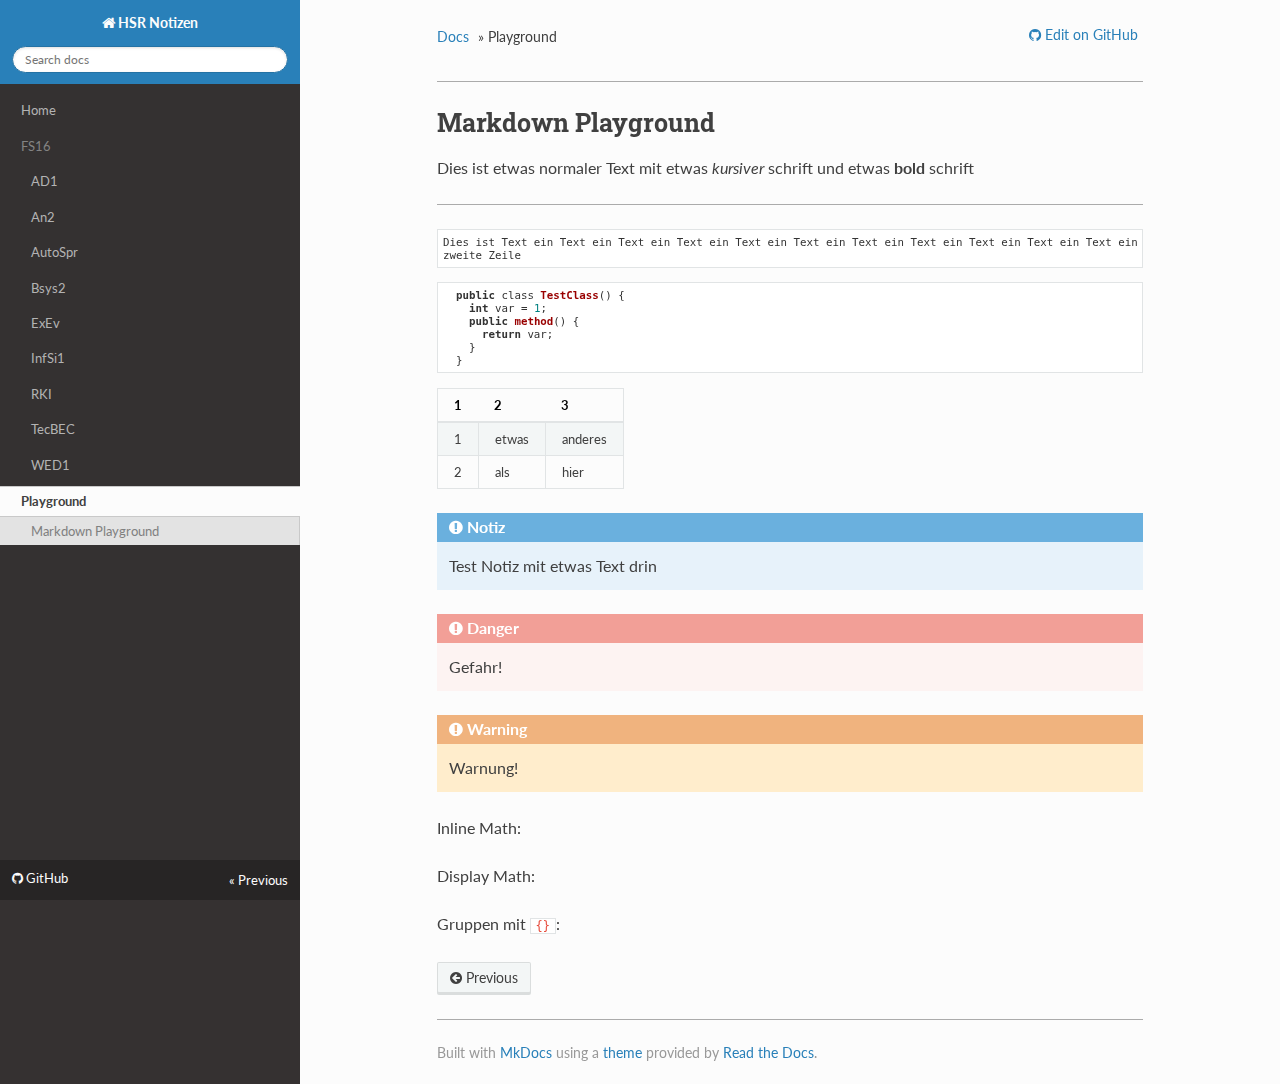
==== playground/index.html @ 1b598d75 "Deployed a5093d2 with MkDocs version: 0.15.3" ====
<!DOCTYPE html>
<!--[if IE 8]><html class="no-js lt-ie9" lang="en" > <![endif]-->
<!--[if gt IE 8]><!--> <html class="no-js" lang="en" > <!--<![endif]-->
<head>
  <meta charset="utf-8">
  <meta http-equiv="X-UA-Compatible" content="IE=edge">
  <meta name="viewport" content="width=device-width, initial-scale=1.0">
  
  <meta name="author" content="Robin Suter">
  
  <title>Playground - HSR Notizen</title>
  

  <link rel="shortcut icon" href="../img/favicon.ico">

  
  <link href='https://fonts.googleapis.com/css?family=Lato:400,700|Roboto+Slab:400,700|Inconsolata:400,700' rel='stylesheet' type='text/css'>

  <link rel="stylesheet" href="../css/theme.css" type="text/css" />
  <link rel="stylesheet" href="../css/theme_extra.css" type="text/css" />
  <link rel="stylesheet" href="../css/highlight.css">
  <link href="../extra.css" rel="stylesheet">

  
  <script>
    // Current page data
    var mkdocs_page_name = "Playground";
    var mkdocs_page_input_path = "playground.md";
    var mkdocs_page_url = "/playground/";
  </script>
  
  <script src="../js/jquery-2.1.1.min.js"></script>
  <script src="../js/modernizr-2.8.3.min.js"></script>
  <script type="text/javascript" src="../js/highlight.pack.js"></script>
  <script src="../js/theme.js"></script> 
  <script src="https://cdn.mathjax.org/mathjax/latest/MathJax.js?config=TeX-AMS_HTML"></script>

  
</head>

<body class="wy-body-for-nav" role="document">

  <div class="wy-grid-for-nav">

    
    <nav data-toggle="wy-nav-shift" class="wy-nav-side stickynav">
      <div class="wy-side-nav-search">
        <a href=".." class="icon icon-home"> HSR Notizen</a>
        <div role="search">
  <form id ="rtd-search-form" class="wy-form" action="../search.html" method="get">
    <input type="text" name="q" placeholder="Search docs" />
  </form>
</div>
      </div>

      <div class="wy-menu wy-menu-vertical" data-spy="affix" role="navigation" aria-label="main navigation">
        <ul class="current">
          
            <li>
    <li class="toctree-l1 ">
        <a class="" href="..">Home</a>
        
    </li>
<li>
          
            <li>
    <ul class="subnav">
    <li><span>FS16</span></li>

        
            
    <li class="toctree-l1 ">
        <a class="" href="../fs16/ad1/">AD1</a>
        
    </li>

        
            
    <li class="toctree-l1 ">
        <a class="" href="../fs16/an2/">An2</a>
        
    </li>

        
            
    <li class="toctree-l1 ">
        <a class="" href="../fs16/autospr/">AutoSpr</a>
        
    </li>

        
            
    <li class="toctree-l1 ">
        <a class="" href="../fs16/bsys2/">Bsys2</a>
        
    </li>

        
            
    <li class="toctree-l1 ">
        <a class="" href="../fs16/exev/">ExEv</a>
        
    </li>

        
            
    <li class="toctree-l1 ">
        <a class="" href="../fs16/infsi1/">InfSi1</a>
        
    </li>

        
            
    <li class="toctree-l1 ">
        <a class="" href="../fs16/rki/">RKI</a>
        
    </li>

        
            
    <li class="toctree-l1 ">
        <a class="" href="../fs16/tecbec/">TecBEC</a>
        
    </li>

        
            
    <li class="toctree-l1 ">
        <a class="" href="../fs16/wed1/">WED1</a>
        
    </li>

        
    </ul>
<li>
          
            <li>
    <li class="toctree-l1 current">
        <a class="current" href="./">Playground</a>
        
            <ul>
            
                <li class="toctree-l3"><a href="#markdown-playground">Markdown Playground</a></li>
                
            
            </ul>
        
    </li>
<li>
          
        </ul>
      </div>
      &nbsp;
    </nav>

    <section data-toggle="wy-nav-shift" class="wy-nav-content-wrap">

      
      <nav class="wy-nav-top" role="navigation" aria-label="top navigation">
        <i data-toggle="wy-nav-top" class="fa fa-bars"></i>
        <a href="..">HSR Notizen</a>
      </nav>

      
      <div class="wy-nav-content">
        <div class="rst-content">
          <div role="navigation" aria-label="breadcrumbs navigation">
  <ul class="wy-breadcrumbs">
    <li><a href="..">Docs</a> &raquo;</li>
    
      
    
    <li>Playground</li>
    <li class="wy-breadcrumbs-aside">
      
        
          <a href="https://github.com/Excape/hsr-docs" class="icon icon-github"> Edit on GitHub</a>
        
      
    </li>
  </ul>
  <hr/>
</div>
          <div role="main">
            <div class="section">
              
                <h1 id="markdown-playground">Markdown Playground</h1>
<p>Dies ist etwas normaler Text mit etwas <em>kursiver</em> schrift und etwas <strong>bold</strong> schrift</p>
<hr />
<pre><code>Dies ist Text ein Text ein Text ein Text ein Text ein Text ein Text ein Text ein Text ein Text ein Text ein Text ein Text ein Text ein Text ein Text ein Text ein Text
zweite Zeile
</code></pre>

<pre><code class="java">  public class TestClass() {
    int var = 1;
    public method() {
      return var;
    }
  }
</code></pre>

<table>
<thead>
<tr>
<th>1</th>
<th>2</th>
<th>3</th>
</tr>
</thead>
<tbody>
<tr>
<td>1</td>
<td>etwas</td>
<td>anderes</td>
</tr>
<tr>
<td>2</td>
<td>als</td>
<td>hier</td>
</tr>
</tbody>
</table>
<div class="admonition note">
<p class="admonition-title">Notiz</p>
<p>Test Notiz mit etwas Text drin</p>
</div>
<div class="admonition danger">
<p class="admonition-title">Danger</p>
<p>Gefahr!</p>
</div>
<div class="admonition warning">
<p class="admonition-title">Warning</p>
<p>Warnung!</p>
</div>
<p>Inline Math: <script type="math/tex"> x_i^2 * \frac{(n^2 * n) - 1}{\Omega} </script>
</p>
<p>Display Math:
<script type="math/tex; mode=display">\sum_{i=0}^n i^2</script>
</p>
<p>Gruppen mit <code>{}</code>: <script type="math/tex">{10}^5</script>
</p>
<p>
<script type="math/tex; mode=display">A \rightarrow B </script>
<script type="math/tex; mode=display">\lim_{x\to \infty} \sin x</script>
</p>
              
            </div>
          </div>
          <footer>
  
    <div class="rst-footer-buttons" role="navigation" aria-label="footer navigation">
      
      
        <a href="../fs16/wed1/" class="btn btn-neutral" title="WED1"><span class="icon icon-circle-arrow-left"></span> Previous</a>
      
    </div>
  

  <hr/>

  <div role="contentinfo">
    <!-- Copyright etc -->
    
  </div>

  Built with <a href="http://www.mkdocs.org">MkDocs</a> using a <a href="https://github.com/snide/sphinx_rtd_theme">theme</a> provided by <a href="https://readthedocs.org">Read the Docs</a>.
</footer>
	  
        </div>
      </div>

    </section>

  </div>

<div class="rst-versions" role="note" style="cursor: pointer">
    <span class="rst-current-version" data-toggle="rst-current-version">
      
          <a href="https://github.com/Excape/hsr-docs" class="icon icon-github" style="float: left; color: #fcfcfc"> GitHub</a>
      
      
        <span><a href="../fs16/wed1/" style="color: #fcfcfc;">&laquo; Previous</a></span>
      
      
    </span>
</div>

</body>
</html>
---- css/theme.css ----
/*
 * This file is copied from the upstream ReadTheDocs Sphinx
 * theme. To aid upgradability this file should *not* be edited.
 * modifications we need should be included in theme_extra.css.
 *
 * https://github.com/rtfd/readthedocs.org/blob/master/media/css/sphinx_rtd_theme.css
 */

*{-webkit-box-sizing:border-box;-moz-box-sizing:border-box;box-sizing:border-box}article,aside,details,figcaption,figure,footer,header,hgroup,nav,section{display:block}audio,canvas,video{display:inline-block;*display:inline;*zoom:1}audio:not([controls]){display:none}[hidden]{display:none}*{-webkit-box-sizing:border-box;-moz-box-sizing:border-box;box-sizing:border-box}html{font-size:100%;-webkit-text-size-adjust:100%;-ms-text-size-adjust:100%}body{margin:0}a:hover,a:active{outline:0}abbr[title]{border-bottom:1px dotted}b,strong{font-weight:bold}blockquote{margin:0}dfn{font-style:italic}ins{background:#ff9;color:#000;text-decoration:none}mark{background:#ff0;color:#000;font-style:italic;font-weight:bold}pre,code,.rst-content tt,kbd,samp{font-family:monospace,serif;_font-family:"courier new",monospace;font-size:1em}pre{white-space:pre}q{quotes:none}q:before,q:after{content:"";content:none}small{font-size:85%}sub,sup{font-size:75%;line-height:0;position:relative;vertical-align:baseline}sup{top:-0.5em}sub{bottom:-0.25em}ul,ol,dl{margin:0;padding:0;list-style:none;list-style-image:none}li{list-style:none}dd{margin:0}img{border:0;-ms-interpolation-mode:bicubic;vertical-align:middle;max-width:100%}svg:not(:root){overflow:hidden}figure{margin:0}form{margin:0}fieldset{border:0;margin:0;padding:0}label{cursor:pointer}legend{border:0;*margin-left:-7px;padding:0;white-space:normal}button,input,select,textarea{font-size:100%;margin:0;vertical-align:baseline;*vertical-align:middle}button,input{line-height:normal}button,input[type="button"],input[type="reset"],input[type="submit"]{cursor:pointer;-webkit-appearance:button;*overflow:visible}button[disabled],input[disabled]{cursor:default}input[type="checkbox"],input[type="radio"]{box-sizing:border-box;padding:0;*width:13px;*height:13px}input[type="search"]{-webkit-appearance:textfield;-moz-box-sizing:content-box;-webkit-box-sizing:content-box;box-sizing:content-box}input[type="search"]::-webkit-search-decoration,input[type="search"]::-webkit-search-cancel-button{-webkit-appearance:none}button::-moz-focus-inner,input::-moz-focus-inner{border:0;padding:0}textarea{overflow:auto;vertical-align:top;resize:vertical}table{border-collapse:collapse;border-spacing:0}td{vertical-align:top}.chromeframe{margin:0.2em 0;background:#ccc;color:#000;padding:0.2em 0}.ir{display:block;border:0;text-indent:-999em;overflow:hidden;background-color:transparent;background-repeat:no-repeat;text-align:left;direction:ltr;*line-height:0}.ir br{display:none}.hidden{display:none !important;visibility:hidden}.visuallyhidden{border:0;clip:rect(0 0 0 0);height:1px;margin:-1px;overflow:hidden;padding:0;position:absolute;width:1px}.visuallyhidden.focusable:active,.visuallyhidden.focusable:focus{clip:auto;height:auto;margin:0;overflow:visible;position:static;width:auto}.invisible{visibility:hidden}.relative{position:relative}big,small{font-size:100%}@media print{html,body,section{background:none !important}*{box-shadow:none !important;text-shadow:none !important;filter:none !important;-ms-filter:none !important}a,a:visited{text-decoration:underline}.ir a:after,a[href^="javascript:"]:after,a[href^="#"]:after{content:""}pre,blockquote{page-break-inside:avoid}thead{display:table-header-group}tr,img{page-break-inside:avoid}img{max-width:100% !important}@page{margin:0.5cm}p,h2,h3{orphans:3;widows:3}h2,h3{page-break-after:avoid}}.fa:before,.rst-content .admonition-title:before,.rst-content h1 .headerlink:before,.rst-content h2 .headerlink:before,.rst-content h3 .headerlink:before,.rst-content h4 .headerlink:before,.rst-content h5 .headerlink:before,.rst-content h6 .headerlink:before,.rst-content dl dt .headerlink:before,.icon:before,.wy-dropdown .caret:before,.wy-inline-validate.wy-inline-validate-success .wy-input-context:before,.wy-inline-validate.wy-inline-validate-danger .wy-input-context:before,.wy-inline-validate.wy-inline-validate-warning .wy-input-context:before,.wy-inline-validate.wy-inline-validate-info .wy-input-context:before,.wy-alert,.rst-content .note,.rst-content .attention,.rst-content .caution,.rst-content .danger,.rst-content .error,.rst-content .hint,.rst-content .important,.rst-content .tip,.rst-content .warning,.rst-content .seealso,.rst-content .admonition-todo,.btn,input[type="text"],input[type="password"],input[type="email"],input[type="url"],input[type="date"],input[type="month"],input[type="time"],input[type="datetime"],input[type="datetime-local"],input[type="week"],input[type="number"],input[type="search"],input[type="tel"],input[type="color"],select,textarea,.wy-menu-vertical li.on a,.wy-menu-vertical li.current>a,.wy-side-nav-search>a,.wy-side-nav-search .wy-dropdown>a,.wy-nav-top a{-webkit-font-smoothing:antialiased}.clearfix{*zoom:1}.clearfix:before,.clearfix:after{display:table;content:""}.clearfix:after{clear:both}/*!
 *  Font Awesome 4.1.0 by @davegandy - http://fontawesome.io - @fontawesome
 *  License - http://fontawesome.io/license (Font: SIL OFL 1.1, CSS: MIT License)
 */@font-face{font-family:'FontAwesome';src:url("../fonts/fontawesome-webfont.eot?v=4.1.0");src:url("../fonts/fontawesome-webfont.eot?#iefix&v=4.1.0") format("embedded-opentype"),url("../fonts/fontawesome-webfont.woff?v=4.1.0") format("woff"),url("../fonts/fontawesome-webfont.ttf?v=4.1.0") format("truetype"),url("../fonts/fontawesome-webfont.svg?v=4.1.0#fontawesomeregular") format("svg");font-weight:normal;font-style:normal}.fa,.rst-content .admonition-title,.rst-content h1 .headerlink,.rst-content h2 .headerlink,.rst-content h3 .headerlink,.rst-content h4 .headerlink,.rst-content h5 .headerlink,.rst-content h6 .headerlink,.rst-content dl dt .headerlink,.icon{display:inline-block;font-family:FontAwesome;font-style:normal;font-weight:normal;line-height:1;-webkit-font-smoothing:antialiased;-moz-osx-font-smoothing:grayscale}.fa-lg{font-size:1.33333em;line-height:0.75em;vertical-align:-15%}.fa-2x{font-size:2em}.fa-3x{font-size:3em}.fa-4x{font-size:4em}.fa-5x{font-size:5em}.fa-fw{width:1.28571em;text-align:center}.fa-ul{padding-left:0;margin-left:2.14286em;list-style-type:none}.fa-ul>li{position:relative}.fa-li{position:absolute;left:-2.14286em;width:2.14286em;top:0.14286em;text-align:center}.fa-li.fa-lg{left:-1.85714em}.fa-border{padding:.2em .25em .15em;border:solid 0.08em #eee;border-radius:.1em}.pull-right{float:right}.pull-left{float:left}.fa.pull-left,.rst-content .pull-left.admonition-title,.rst-content h1 .pull-left.headerlink,.rst-content h2 .pull-left.headerlink,.rst-content h3 .pull-left.headerlink,.rst-content h4 .pull-left.headerlink,.rst-content h5 .pull-left.headerlink,.rst-content h6 .pull-left.headerlink,.rst-content dl dt .pull-left.headerlink,.pull-left.icon{margin-right:.3em}.fa.pull-right,.rst-content .pull-right.admonition-title,.rst-content h1 .pull-right.headerlink,.rst-content h2 .pull-right.headerlink,.rst-content h3 .pull-right.headerlink,.rst-content h4 .pull-right.headerlink,.rst-content h5 .pull-right.headerlink,.rst-content h6 .pull-right.headerlink,.rst-content dl dt .pull-right.headerlink,.pull-right.icon{margin-left:.3em}.fa-spin{-webkit-animation:spin 2s infinite linear;-moz-animation:spin 2s infinite linear;-o-animation:spin 2s infinite linear;animation:spin 2s infinite linear}@-moz-keyframes spin{0%{-moz-transform:rotate(0deg)}100%{-moz-transform:rotate(359deg)}}@-webkit-keyframes spin{0%{-webkit-transform:rotate(0deg)}100%{-webkit-transform:rotate(359deg)}}@-o-keyframes spin{0%{-o-transform:rotate(0deg)}100%{-o-transform:rotate(359deg)}}@keyframes spin{0%{-webkit-transform:rotate(0deg);transform:rotate(0deg)}100%{-webkit-transform:rotate(359deg);transform:rotate(359deg)}}.fa-rotate-90{filter:progid:DXImageTransform.Microsoft.BasicImage(rotation=1);-webkit-transform:rotate(90deg);-moz-transform:rotate(90deg);-ms-transform:rotate(90deg);-o-transform:rotate(90deg);transform:rotate(90deg)}.fa-rotate-180{filter:progid:DXImageTransform.Microsoft.BasicImage(rotation=2);-webkit-transform:rotate(180deg);-moz-transform:rotate(180deg);-ms-transform:rotate(180deg);-o-transform:rotate(180deg);transform:rotate(180deg)}.fa-rotate-270{filter:progid:DXImageTransform.Microsoft.BasicImage(rotation=3);-webkit-transform:rotate(270deg);-moz-transform:rotate(270deg);-ms-transform:rotate(270deg);-o-transform:rotate(270deg);transform:rotate(270deg)}.fa-flip-horizontal{filter:progid:DXImageTransform.Microsoft.BasicImage(rotation=0);-webkit-transform:scale(-1, 1);-moz-transform:scale(-1, 1);-ms-transform:scale(-1, 1);-o-transform:scale(-1, 1);transform:scale(-1, 1)}.fa-flip-vertical{filter:progid:DXImageTransform.Microsoft.BasicImage(rotation=2);-webkit-transform:scale(1, -1);-moz-transform:scale(1, -1);-ms-transform:scale(1, -1);-o-transform:scale(1, -1);transform:scale(1, -1)}.fa-stack{position:relative;display:inline-block;width:2em;height:2em;line-height:2em;vertical-align:middle}.fa-stack-1x,.fa-stack-2x{position:absolute;left:0;width:100%;text-align:center}.fa-stack-1x{line-height:inherit}.fa-stack-2x{font-size:2em}.fa-inverse{color:#fff}.fa-glass:before{content:""}.fa-music:before{content:""}.fa-search:before,.icon-search:before{content:""}.fa-envelope-o:before{content:""}.fa-heart:before{content:""}.fa-star:before{content:""}.fa-star-o:before{content:""}.fa-user:before{content:""}.fa-film:before{content:""}.fa-th-large:before{content:""}.fa-th:before{content:""}.fa-th-list:before{content:""}.fa-check:before{content:""}.fa-times:before{content:""}.fa-search-plus:before{content:""}.fa-search-minus:before{content:""}.fa-power-off:before{content:""}.fa-signal:before{content:""}.fa-gear:before,.fa-cog:before{content:""}.fa-trash-o:before{content:""}.fa-home:before,.icon-home:before{content:""}.fa-file-o:before{content:""}.fa-clock-o:before{content:""}.fa-road:before{content:""}.fa-download:before{content:""}.fa-arrow-circle-o-down:before{content:""}.fa-arrow-circle-o-up:before{content:""}.fa-inbox:before{content:""}.fa-play-circle-o:before{content:""}.fa-rotate-right:before,.fa-repeat:before{content:""}.fa-refresh:before{content:""}.fa-list-alt:before{content:""}.fa-lock:before{content:""}.fa-flag:before{content:""}.fa-headphones:before{content:""}.fa-volume-off:before{content:""}.fa-volume-down:before{content:""}.fa-volume-up:before{content:""}.fa-qrcode:before{content:""}.fa-barcode:before{content:""}.fa-tag:before{content:""}.fa-tags:before{content:""}.fa-book:before,.icon-book:before{content:""}.fa-bookmark:before{content:""}.fa-print:before{content:""}.fa-camera:before{content:""}.fa-font:before{content:""}.fa-bold:before{content:""}.fa-italic:before{content:""}.fa-text-height:before{content:""}.fa-text-width:before{content:""}.fa-align-left:before{content:""}.fa-align-center:before{content:""}.fa-align-right:before{content:""}.fa-align-justify:before{content:""}.fa-list:before{content:""}.fa-dedent:before,.fa-outdent:before{content:""}.fa-indent:before{content:""}.fa-video-camera:before{content:""}.fa-photo:before,.fa-image:before,.fa-picture-o:before{content:""}.fa-pencil:before{content:""}.fa-map-marker:before{content:""}.fa-adjust:before{content:""}.fa-tint:before{content:""}.fa-edit:before,.fa-pencil-square-o:before{content:""}.fa-share-square-o:before{content:""}.fa-check-square-o:before{content:""}.fa-arrows:before{content:""}.fa-step-backward:before{content:""}.fa-fast-backward:before{content:""}.fa-backward:before{content:""}.fa-play:before{content:""}.fa-pause:before{content:""}.fa-stop:before{content:""}.fa-forward:before{content:""}.fa-fast-forward:before{content:""}.fa-step-forward:before{content:""}.fa-eject:before{content:""}.fa-chevron-left:before{content:""}.fa-chevron-right:before{content:""}.fa-plus-circle:before{content:""}.fa-minus-circle:before{content:""}.fa-times-circle:before,.wy-inline-validate.wy-inline-validate-danger .wy-input-context:before{content:""}.fa-check-circle:before,.wy-inline-validate.wy-inline-validate-success .wy-input-context:before{content:""}.fa-question-circle:before{content:""}.fa-info-circle:before{content:""}.fa-crosshairs:before{content:""}.fa-times-circle-o:before{content:""}.fa-check-circle-o:before{content:""}.fa-ban:before{content:""}.fa-arrow-left:before{content:""}.fa-arrow-right:before{content:""}.fa-arrow-up:before{content:""}.fa-arrow-down:before{content:""}.fa-mail-forward:before,.fa-share:before{content:""}.fa-expand:before{content:""}.fa-compress:before{content:""}.fa-plus:before{content:""}.fa-minus:before{content:""}.fa-asterisk:before{content:""}.fa-exclamation-circle:before,.wy-inline-validate.wy-inline-validate-warning .wy-input-context:before,.wy-inline-validate.wy-inline-validate-info .wy-input-context:before,.rst-content .admonition-title:before{content:""}.fa-gift:before{content:""}.fa-leaf:before{content:""}.fa-fire:before,.icon-fire:before{content:""}.fa-eye:before{content:""}.fa-eye-slash:before{content:""}.fa-warning:before,.fa-exclamation-triangle:before{content:""}.fa-plane:before{content:""}.fa-calendar:before{content:""}.fa-random:before{content:""}.fa-comment:before{content:""}.fa-magnet:before{content:""}.fa-chevron-up:before{content:""}.fa-chevron-down:before{content:""}.fa-retweet:before{content:""}.fa-shopping-cart:before{content:""}.fa-folder:before{content:""}.fa-folder-open:before{content:""}.fa-arrows-v:before{content:""}.fa-arrows-h:before{content:""}.fa-bar-chart-o:before{content:""}.fa-twitter-square:before{content:""}.fa-facebook-square:before{content:""}.fa-camera-retro:before{content:""}.fa-key:before{content:""}.fa-gears:before,.fa-cogs:before{content:""}.fa-comments:before{content:""}.fa-thumbs-o-up:before{content:""}.fa-thumbs-o-down:before{content:""}.fa-star-half:before{content:""}.fa-heart-o:before{content:""}.fa-sign-out:before{content:""}.fa-linkedin-square:before{content:""}.fa-thumb-tack:before{content:""}.fa-external-link:before{content:""}.fa-sign-in:before{content:""}.fa-trophy:before{content:""}.fa-github-square:before{content:""}.fa-upload:before{content:""}.fa-lemon-o:before{content:""}.fa-phone:before{content:""}.fa-square-o:before{content:""}.fa-bookmark-o:before{content:""}.fa-phone-square:before{content:""}.fa-twitter:before{content:""}.fa-facebook:before{content:""}.fa-github:before,.icon-github:before{content:""}.fa-unlock:before{content:""}.fa-credit-card:before{content:""}.fa-rss:before{content:""}.fa-hdd-o:before{content:""}.fa-bullhorn:before{content:""}.fa-bell:before{content:""}.fa-certificate:before{content:""}.fa-hand-o-right:before{content:""}.fa-hand-o-left:before{content:""}.fa-hand-o-up:before{content:""}.fa-hand-o-down:before{content:""}.fa-arrow-circle-left:before,.icon-circle-arrow-left:before{content:""}.fa-arrow-circle-right:before,.icon-circle-arrow-right:before{content:""}.fa-arrow-circle-up:before{content:""}.fa-arrow-circle-down:before{content:""}.fa-globe:before{content:""}.fa-wrench:before{content:""}.fa-tasks:before{content:""}.fa-filter:before{content:""}.fa-briefcase:before{content:""}.fa-arrows-alt:before{content:""}.fa-group:before,.fa-users:before{content:""}.fa-chain:before,.fa-link:before,.icon-link:before{content:""}.fa-cloud:before{content:""}.fa-flask:before{content:""}.fa-cut:before,.fa-scissors:before{content:""}.fa-copy:before,.fa-files-o:before{content:""}.fa-paperclip:before{content:""}.fa-save:before,.fa-floppy-o:before{content:""}.fa-square:before{content:""}.fa-navicon:before,.fa-reorder:before,.fa-bars:before{content:""}.fa-list-ul:before{content:""}.fa-list-ol:before{content:""}.fa-strikethrough:before{content:""}.fa-underline:before{content:""}.fa-table:before{content:""}.fa-magic:before{content:""}.fa-truck:before{content:""}.fa-pinterest:before{content:""}.fa-pinterest-square:before{content:""}.fa-google-plus-square:before{content:""}.fa-google-plus:before{content:""}.fa-money:before{content:""}.fa-caret-down:before,.wy-dropdown .caret:before,.icon-caret-down:before{content:""}.fa-caret-up:before{content:""}.fa-caret-left:before{content:""}.fa-caret-right:before{content:""}.fa-columns:before{content:""}.fa-unsorted:before,.fa-sort:before{content:""}.fa-sort-down:before,.fa-sort-desc:before{content:""}.fa-sort-up:before,.fa-sort-asc:before{content:""}.fa-envelope:before{content:""}.fa-linkedin:before{content:""}.fa-rotate-left:before,.fa-undo:before{content:""}.fa-legal:before,.fa-gavel:before{content:""}.fa-dashboard:before,.fa-tachometer:before{content:""}.fa-comment-o:before{content:""}.fa-comments-o:before{content:""}.fa-flash:before,.fa-bolt:before{content:""}.fa-sitemap:before{content:""}.fa-umbrella:before{content:""}.fa-paste:before,.fa-clipboard:before{content:""}.fa-lightbulb-o:before{content:""}.fa-exchange:before{content:""}.fa-cloud-download:before{content:""}.fa-cloud-upload:before{content:""}.fa-user-md:before{content:""}.fa-stethoscope:before{content:""}.fa-suitcase:before{content:""}.fa-bell-o:before{content:""}.fa-coffee:before{content:""}.fa-cutlery:before{content:""}.fa-file-text-o:before{content:""}.fa-building-o:before{content:""}.fa-hospital-o:before{content:""}.fa-ambulance:before{content:""}.fa-medkit:before{content:""}.fa-fighter-jet:before{content:""}.fa-beer:before{content:""}.fa-h-square:before{content:""}.fa-plus-square:before{content:""}.fa-angle-double-left:before{content:""}.fa-angle-double-right:before{content:""}.fa-angle-double-up:before{content:""}.fa-angle-double-down:before{content:""}.fa-angle-left:before{content:""}.fa-angle-right:before{content:""}.fa-angle-up:before{content:""}.fa-angle-down:before{content:""}.fa-desktop:before{content:""}.fa-laptop:before{content:""}.fa-tablet:before{content:""}.fa-mobile-phone:before,.fa-mobile:before{content:""}.fa-circle-o:before{content:""}.fa-quote-left:before{content:""}.fa-quote-right:before{content:""}.fa-spinner:before{content:""}.fa-circle:before{content:""}.fa-mail-reply:before,.fa-reply:before{content:""}.fa-github-alt:before{content:""}.fa-folder-o:before{content:""}.fa-folder-open-o:before{content:""}.fa-smile-o:before{content:""}.fa-frown-o:before{content:""}.fa-meh-o:before{content:""}.fa-gamepad:before{content:""}.fa-keyboard-o:before{content:""}.fa-flag-o:before{content:""}.fa-flag-checkered:before{content:""}.fa-terminal:before{content:""}.fa-code:before{content:""}.fa-mail-reply-all:before,.fa-reply-all:before{content:""}.fa-star-half-empty:before,.fa-star-half-full:before,.fa-star-half-o:before{content:""}.fa-location-arrow:before{content:""}.fa-crop:before{content:""}.fa-code-fork:before{content:""}.fa-unlink:before,.fa-chain-broken:before{content:""}.fa-question:before{content:""}.fa-info:before{content:""}.fa-exclamation:before{content:""}.fa-superscript:before{content:""}.fa-subscript:before{content:""}.fa-eraser:before{content:""}.fa-puzzle-piece:before{content:""}.fa-microphone:before{content:""}.fa-microphone-slash:before{content:""}.fa-shield:before{content:""}.fa-calendar-o:before{content:""}.fa-fire-extinguisher:before{content:""}.fa-rocket:before{content:""}.fa-maxcdn:before{content:""}.fa-chevron-circle-left:before{content:""}.fa-chevron-circle-right:before{content:""}.fa-chevron-circle-up:before{content:""}.fa-chevron-circle-down:before{content:""}.fa-html5:before{content:""}.fa-css3:before{content:""}.fa-anchor:before{content:""}.fa-unlock-alt:before{content:""}.fa-bullseye:before{content:""}.fa-ellipsis-h:before{content:""}.fa-ellipsis-v:before{content:""}.fa-rss-square:before{content:""}.fa-play-circle:before{content:""}.fa-ticket:before{content:""}.fa-minus-square:before{content:""}.fa-minus-square-o:before{content:""}.fa-level-up:before{content:""}.fa-level-down:before{content:""}.fa-check-square:before{content:""}.fa-pencil-square:before{content:""}.fa-external-link-square:before{content:""}.fa-share-square:before{content:""}.fa-compass:before{content:""}.fa-toggle-down:before,.fa-caret-square-o-down:before{content:""}.fa-toggle-up:before,.fa-caret-square-o-up:before{content:""}.fa-toggle-right:before,.fa-caret-square-o-right:before{content:""}.fa-euro:before,.fa-eur:before{content:""}.fa-gbp:before{content:""}.fa-dollar:before,.fa-usd:before{content:""}.fa-rupee:before,.fa-inr:before{content:""}.fa-cny:before,.fa-rmb:before,.fa-yen:before,.fa-jpy:before{content:""}.fa-ruble:before,.fa-rouble:before,.fa-rub:before{content:""}.fa-won:before,.fa-krw:before{content:""}.fa-bitcoin:before,.fa-btc:before{content:""}.fa-file:before{content:""}.fa-file-text:before{content:""}.fa-sort-alpha-asc:before{content:""}.fa-sort-alpha-desc:before{content:""}.fa-sort-amount-asc:before{content:""}.fa-sort-amount-desc:before{content:""}.fa-sort-numeric-asc:before{content:""}.fa-sort-numeric-desc:before{content:""}.fa-thumbs-up:before{content:""}.fa-thumbs-down:before{content:""}.fa-youtube-square:before{content:""}.fa-youtube:before{content:""}.fa-xing:before{content:""}.fa-xing-square:before{content:""}.fa-youtube-play:before{content:""}.fa-dropbox:before{content:""}.fa-stack-overflow:before{content:""}.fa-instagram:before{content:""}.fa-flickr:before{content:""}.fa-adn:before{content:""}.fa-bitbucket:before,.icon-bitbucket:before{content:""}.fa-bitbucket-square:before{content:""}.fa-tumblr:before{content:""}.fa-tumblr-square:before{content:""}.fa-long-arrow-down:before{content:""}.fa-long-arrow-up:before{content:""}.fa-long-arrow-left:before{content:""}.fa-long-arrow-right:before{content:""}.fa-apple:before{content:""}.fa-windows:before{content:""}.fa-android:before{content:""}.fa-linux:before{content:""}.fa-dribbble:before{content:""}.fa-skype:before{content:""}.fa-foursquare:before{content:""}.fa-trello:before{content:""}.fa-female:before{content:""}.fa-male:before{content:""}.fa-gittip:before{content:""}.fa-sun-o:before{content:""}.fa-moon-o:before{content:""}.fa-archive:before{content:""}.fa-bug:before{content:""}.fa-vk:before{content:""}.fa-weibo:before{content:""}.fa-renren:before{content:""}.fa-pagelines:before{content:""}.fa-stack-exchange:before{content:""}.fa-arrow-circle-o-right:before{content:""}.fa-arrow-circle-o-left:before{content:""}.fa-toggle-left:before,.fa-caret-square-o-left:before{content:""}.fa-dot-circle-o:before{content:""}.fa-wheelchair:before{content:""}.fa-vimeo-square:before{content:""}.fa-turkish-lira:before,.fa-try:before{content:""}.fa-plus-square-o:before{content:""}.fa-space-shuttle:before{content:""}.fa-slack:before{content:""}.fa-envelope-square:before{content:""}.fa-wordpress:before{content:""}.fa-openid:before{content:""}.fa-institution:before,.fa-bank:before,.fa-university:before{content:""}.fa-mortar-board:before,.fa-graduation-cap:before{content:""}.fa-yahoo:before{content:""}.fa-google:before{content:""}.fa-reddit:before{content:""}.fa-reddit-square:before{content:""}.fa-stumbleupon-circle:before{content:""}.fa-stumbleupon:before{content:""}.fa-delicious:before{content:""}.fa-digg:before{content:""}.fa-pied-piper-square:before,.fa-pied-piper:before{content:""}.fa-pied-piper-alt:before{content:""}.fa-drupal:before{content:""}.fa-joomla:before{content:""}.fa-language:before{content:""}.fa-fax:before{content:""}.fa-building:before{content:""}.fa-child:before{content:""}.fa-paw:before{content:""}.fa-spoon:before{content:""}.fa-cube:before{content:""}.fa-cubes:before{content:""}.fa-behance:before{content:""}.fa-behance-square:before{content:""}.fa-steam:before{content:""}.fa-steam-square:before{content:""}.fa-recycle:before{content:""}.fa-automobile:before,.fa-car:before{content:""}.fa-cab:before,.fa-taxi:before{content:""}.fa-tree:before{content:""}.fa-spotify:before{content:""}.fa-deviantart:before{content:""}.fa-soundcloud:before{content:""}.fa-database:before{content:""}.fa-file-pdf-o:before{content:""}.fa-file-word-o:before{content:""}.fa-file-excel-o:before{content:""}.fa-file-powerpoint-o:before{content:""}.fa-file-photo-o:before,.fa-file-picture-o:before,.fa-file-image-o:before{content:""}.fa-file-zip-o:before,.fa-file-archive-o:before{content:""}.fa-file-sound-o:before,.fa-file-audio-o:before{content:""}.fa-file-movie-o:before,.fa-file-video-o:before{content:""}.fa-file-code-o:before{content:""}.fa-vine:before{content:""}.fa-codepen:before{content:""}.fa-jsfiddle:before{content:""}.fa-life-bouy:before,.fa-life-saver:before,.fa-support:before,.fa-life-ring:before{content:""}.fa-circle-o-notch:before{content:""}.fa-ra:before,.fa-rebel:before{content:""}.fa-ge:before,.fa-empire:before{content:""}.fa-git-square:before{content:""}.fa-git:before{content:""}.fa-hacker-news:before{content:""}.fa-tencent-weibo:before{content:""}.fa-qq:before{content:""}.fa-wechat:before,.fa-weixin:before{content:""}.fa-send:before,.fa-paper-plane:before{content:""}.fa-send-o:before,.fa-paper-plane-o:before{content:""}.fa-history:before{content:""}.fa-circle-thin:before{content:""}.fa-header:before{content:""}.fa-paragraph:before{content:""}.fa-sliders:before{content:""}.fa-share-alt:before{content:""}.fa-share-alt-square:before{content:""}.fa-bomb:before{content:""}.fa,.rst-content .admonition-title,.rst-content h1 .headerlink,.rst-content h2 .headerlink,.rst-content h3 .headerlink,.rst-content h4 .headerlink,.rst-content h5 .headerlink,.rst-content h6 .headerlink,.rst-content dl dt .headerlink,.icon,.wy-dropdown .caret,.wy-inline-validate.wy-inline-validate-success .wy-input-context,.wy-inline-validate.wy-inline-validate-danger .wy-input-context,.wy-inline-validate.wy-inline-validate-warning .wy-input-context,.wy-inline-validate.wy-inline-validate-info .wy-input-context{font-family:inherit}.fa:before,.rst-content .admonition-title:before,.rst-content h1 .headerlink:before,.rst-content h2 .headerlink:before,.rst-content h3 .headerlink:before,.rst-content h4 .headerlink:before,.rst-content h5 .headerlink:before,.rst-content h6 .headerlink:before,.rst-content dl dt .headerlink:before,.icon:before,.wy-dropdown .caret:before,.wy-inline-validate.wy-inline-validate-success .wy-input-context:before,.wy-inline-validate.wy-inline-validate-danger .wy-input-context:before,.wy-inline-validate.wy-inline-validate-warning .wy-input-context:before,.wy-inline-validate.wy-inline-validate-info .wy-input-context:before{font-family:"FontAwesome";display:inline-block;font-style:normal;font-weight:normal;line-height:1;text-decoration:inherit}a .fa,a .rst-content .admonition-title,.rst-content a .admonition-title,a .rst-content h1 .headerlink,.rst-content h1 a .headerlink,a .rst-content h2 .headerlink,.rst-content h2 a .headerlink,a .rst-content h3 .headerlink,.rst-content h3 a .headerlink,a .rst-content h4 .headerlink,.rst-content h4 a .headerlink,a .rst-content h5 .headerlink,.rst-content h5 a .headerlink,a .rst-content h6 .headerlink,.rst-content h6 a .headerlink,a .rst-content dl dt .headerlink,.rst-content dl dt a .headerlink,a .icon{display:inline-block;text-decoration:inherit}.btn .fa,.btn .rst-content .admonition-title,.rst-content .btn .admonition-title,.btn .rst-content h1 .headerlink,.rst-content h1 .btn .headerlink,.btn .rst-content h2 .headerlink,.rst-content h2 .btn .headerlink,.btn .rst-content h3 .headerlink,.rst-content h3 .btn .headerlink,.btn .rst-content h4 .headerlink,.rst-content h4 .btn .headerlink,.btn .rst-content h5 .headerlink,.rst-content h5 .btn .headerlink,.btn .rst-content h6 .headerlink,.rst-content h6 .btn .headerlink,.btn .rst-content dl dt .headerlink,.rst-content dl dt .btn .headerlink,.btn .icon,.nav .fa,.nav .rst-content .admonition-title,.rst-content .nav .admonition-title,.nav .rst-content h1 .headerlink,.rst-content h1 .nav .headerlink,.nav .rst-content h2 .headerlink,.rst-content h2 .nav .headerlink,.nav .rst-content h3 .headerlink,.rst-content h3 .nav .headerlink,.nav .rst-content h4 .headerlink,.rst-content h4 .nav .headerlink,.nav .rst-content h5 .headerlink,.rst-content h5 .nav .headerlink,.nav .rst-content h6 .headerlink,.rst-content h6 .nav .headerlink,.nav .rst-content dl dt .headerlink,.rst-content dl dt .nav .headerlink,.nav .icon{display:inline}.btn .fa.fa-large,.btn .rst-content .fa-large.admonition-title,.rst-content .btn .fa-large.admonition-title,.btn .rst-content h1 .fa-large.headerlink,.rst-content h1 .btn .fa-large.headerlink,.btn .rst-content h2 .fa-large.headerlink,.rst-content h2 .btn .fa-large.headerlink,.btn .rst-content h3 .fa-large.headerlink,.rst-content h3 .btn .fa-large.headerlink,.btn .rst-content h4 .fa-large.headerlink,.rst-content h4 .btn .fa-large.headerlink,.btn .rst-content h5 .fa-large.headerlink,.rst-content h5 .btn .fa-large.headerlink,.btn .rst-content h6 .fa-large.headerlink,.rst-content h6 .btn .fa-large.headerlink,.btn .rst-content dl dt .fa-large.headerlink,.rst-content dl dt .btn .fa-large.headerlink,.btn .fa-large.icon,.nav .fa.fa-large,.nav .rst-content .fa-large.admonition-title,.rst-content .nav .fa-large.admonition-title,.nav .rst-content h1 .fa-large.headerlink,.rst-content h1 .nav .fa-large.headerlink,.nav .rst-content h2 .fa-large.headerlink,.rst-content h2 .nav .fa-large.headerlink,.nav .rst-content h3 .fa-large.headerlink,.rst-content h3 .nav .fa-large.headerlink,.nav .rst-content h4 .fa-large.headerlink,.rst-content h4 .nav .fa-large.headerlink,.nav .rst-content h5 .fa-large.headerlink,.rst-content h5 .nav .fa-large.headerlink,.nav .rst-content h6 .fa-large.headerlink,.rst-content h6 .nav .fa-large.headerlink,.nav .rst-content dl dt .fa-large.headerlink,.rst-content dl dt .nav .fa-large.headerlink,.nav .fa-large.icon{line-height:0.9em}.btn .fa.fa-spin,.btn .rst-content .fa-spin.admonition-title,.rst-content .btn .fa-spin.admonition-title,.btn .rst-content h1 .fa-spin.headerlink,.rst-content h1 .btn .fa-spin.headerlink,.btn .rst-content h2 .fa-spin.headerlink,.rst-content h2 .btn .fa-spin.headerlink,.btn .rst-content h3 .fa-spin.headerlink,.rst-content h3 .btn .fa-spin.headerlink,.btn .rst-content h4 .fa-spin.headerlink,.rst-content h4 .btn .fa-spin.headerlink,.btn .rst-content h5 .fa-spin.headerlink,.rst-content h5 .btn .fa-spin.headerlink,.btn .rst-content h6 .fa-spin.headerlink,.rst-content h6 .btn .fa-spin.headerlink,.btn .rst-content dl dt .fa-spin.headerlink,.rst-content dl dt .btn .fa-spin.headerlink,.btn .fa-spin.icon,.nav .fa.fa-spin,.nav .rst-content .fa-spin.admonition-title,.rst-content .nav .fa-spin.admonition-title,.nav .rst-content h1 .fa-spin.headerlink,.rst-content h1 .nav .fa-spin.headerlink,.nav .rst-content h2 .fa-spin.headerlink,.rst-content h2 .nav .fa-spin.headerlink,.nav .rst-content h3 .fa-spin.headerlink,.rst-content h3 .nav .fa-spin.headerlink,.nav .rst-content h4 .fa-spin.headerlink,.rst-content h4 .nav .fa-spin.headerlink,.nav .rst-content h5 .fa-spin.headerlink,.rst-content h5 .nav .fa-spin.headerlink,.nav .rst-content h6 .fa-spin.headerlink,.rst-content h6 .nav .fa-spin.headerlink,.nav .rst-content dl dt .fa-spin.headerlink,.rst-content dl dt .nav .fa-spin.headerlink,.nav .fa-spin.icon{display:inline-block}.btn.fa:before,.rst-content .btn.admonition-title:before,.rst-content h1 .btn.headerlink:before,.rst-content h2 .btn.headerlink:before,.rst-content h3 .btn.headerlink:before,.rst-content h4 .btn.headerlink:before,.rst-content h5 .btn.headerlink:before,.rst-content h6 .btn.headerlink:before,.rst-content dl dt .btn.headerlink:before,.btn.icon:before{opacity:0.5;-webkit-transition:opacity 0.05s ease-in;-moz-transition:opacity 0.05s ease-in;transition:opacity 0.05s ease-in}.btn.fa:hover:before,.rst-content .btn.admonition-title:hover:before,.rst-content h1 .btn.headerlink:hover:before,.rst-content h2 .btn.headerlink:hover:before,.rst-content h3 .btn.headerlink:hover:before,.rst-content h4 .btn.headerlink:hover:before,.rst-content h5 .btn.headerlink:hover:before,.rst-content h6 .btn.headerlink:hover:before,.rst-content dl dt .btn.headerlink:hover:before,.btn.icon:hover:before{opacity:1}.btn-mini .fa:before,.btn-mini .rst-content .admonition-title:before,.rst-content .btn-mini .admonition-title:before,.btn-mini .rst-content h1 .headerlink:before,.rst-content h1 .btn-mini .headerlink:before,.btn-mini .rst-content h2 .headerlink:before,.rst-content h2 .btn-mini .headerlink:before,.btn-mini .rst-content h3 .headerlink:before,.rst-content h3 .btn-mini .headerlink:before,.btn-mini .rst-content h4 .headerlink:before,.rst-content h4 .btn-mini .headerlink:before,.btn-mini .rst-content h5 .headerlink:before,.rst-content h5 .btn-mini .headerlink:before,.btn-mini .rst-content h6 .headerlink:before,.rst-content h6 .btn-mini .headerlink:before,.btn-mini .rst-content dl dt .headerlink:before,.rst-content dl dt .btn-mini .headerlink:before,.btn-mini .icon:before{font-size:14px;vertical-align:-15%}.wy-alert,.rst-content .note,.rst-content .attention,.rst-content .caution,.rst-content .danger,.rst-content .error,.rst-content .hint,.rst-content .important,.rst-content .tip,.rst-content .warning,.rst-content .seealso,.rst-content .admonition-todo{padding:12px;line-height:24px;margin-bottom:24px;background:#e7f2fa}.wy-alert-title,.rst-content .admonition-title{color:#fff;font-weight:bold;display:block;color:#fff;background:#6ab0de;margin:-12px;padding:6px 12px;margin-bottom:12px}.wy-alert.wy-alert-danger,.rst-content .wy-alert-danger.note,.rst-content .wy-alert-danger.attention,.rst-content .wy-alert-danger.caution,.rst-content .danger,.rst-content .error,.rst-content .wy-alert-danger.hint,.rst-content .wy-alert-danger.important,.rst-content .wy-alert-danger.tip,.rst-content .wy-alert-danger.warning,.rst-content .wy-alert-danger.seealso,.rst-content .wy-alert-danger.admonition-todo{background:#fdf3f2}.wy-alert.wy-alert-danger .wy-alert-title,.rst-content .wy-alert-danger.note .wy-alert-title,.rst-content .wy-alert-danger.attention .wy-alert-title,.rst-content .wy-alert-danger.caution .wy-alert-title,.rst-content .danger .wy-alert-title,.rst-content .error .wy-alert-title,.rst-content .wy-alert-danger.hint .wy-alert-title,.rst-content .wy-alert-danger.important .wy-alert-title,.rst-content .wy-alert-danger.tip .wy-alert-title,.rst-content .wy-alert-danger.warning .wy-alert-title,.rst-content .wy-alert-danger.seealso .wy-alert-title,.rst-content .wy-alert-danger.admonition-todo .wy-alert-title,.wy-alert.wy-alert-danger .rst-content .admonition-title,.rst-content .wy-alert.wy-alert-danger .admonition-title,.rst-content .wy-alert-danger.note .admonition-title,.rst-content .wy-alert-danger.attention .admonition-title,.rst-content .wy-alert-danger.caution .admonition-title,.rst-content .danger .admonition-title,.rst-content .error .admonition-title,.rst-content .wy-alert-danger.hint .admonition-title,.rst-content .wy-alert-danger.important .admonition-title,.rst-content .wy-alert-danger.tip .admonition-title,.rst-content .wy-alert-danger.warning .admonition-title,.rst-content .wy-alert-danger.seealso .admonition-title,.rst-content .wy-alert-danger.admonition-todo .admonition-title{background:#f29f97}.wy-alert.wy-alert-warning,.rst-content .wy-alert-warning.note,.rst-content .attention,.rst-content .caution,.rst-content .wy-alert-warning.danger,.rst-content .wy-alert-warning.error,.rst-content .wy-alert-warning.hint,.rst-content .wy-alert-warning.important,.rst-content .wy-alert-warning.tip,.rst-content .warning,.rst-content .wy-alert-warning.seealso,.rst-content .admonition-todo{background:#ffedcc}.wy-alert.wy-alert-warning .wy-alert-title,.rst-content .wy-alert-warning.note .wy-alert-title,.rst-content .attention .wy-alert-title,.rst-content .caution .wy-alert-title,.rst-content .wy-alert-warning.danger .wy-alert-title,.rst-content .wy-alert-warning.error .wy-alert-title,.rst-content .wy-alert-warning.hint .wy-alert-title,.rst-content .wy-alert-warning.important .wy-alert-title,.rst-content .wy-alert-warning.tip .wy-alert-title,.rst-content .warning .wy-alert-title,.rst-content .wy-alert-warning.seealso .wy-alert-title,.rst-content .admonition-todo .wy-alert-title,.wy-alert.wy-alert-warning .rst-content .admonition-title,.rst-content .wy-alert.wy-alert-warning .admonition-title,.rst-content .wy-alert-warning.note .admonition-title,.rst-content .attention .admonition-title,.rst-content .caution .admonition-title,.rst-content .wy-alert-warning.danger .admonition-title,.rst-content .wy-alert-warning.error .admonition-title,.rst-content .wy-alert-warning.hint .admonition-title,.rst-content .wy-alert-warning.important .admonition-title,.rst-content .wy-alert-warning.tip .admonition-title,.rst-content .warning .admonition-title,.rst-content .wy-alert-warning.seealso .admonition-title,.rst-content .admonition-todo .admonition-title{background:#f0b37e}.wy-alert.wy-alert-info,.rst-content .note,.rst-content .wy-alert-info.attention,.rst-content .wy-alert-info.caution,.rst-content .wy-alert-info.danger,.rst-content .wy-alert-info.error,.rst-content .wy-alert-info.hint,.rst-content .wy-alert-info.important,.rst-content .wy-alert-info.tip,.rst-content .wy-alert-info.warning,.rst-content .seealso,.rst-content .wy-alert-info.admonition-todo{background:#e7f2fa}.wy-alert.wy-alert-info .wy-alert-title,.rst-content .note .wy-alert-title,.rst-content .wy-alert-info.attention .wy-alert-title,.rst-content .wy-alert-info.caution .wy-alert-title,.rst-content .wy-alert-info.danger .wy-alert-title,.rst-content .wy-alert-info.error .wy-alert-title,.rst-content .wy-alert-info.hint .wy-alert-title,.rst-content .wy-alert-info.important .wy-alert-title,.rst-content .wy-alert-info.tip .wy-alert-title,.rst-content .wy-alert-info.warning .wy-alert-title,.rst-content .seealso .wy-alert-title,.rst-content .wy-alert-info.admonition-todo .wy-alert-title,.wy-alert.wy-alert-info .rst-content .admonition-title,.rst-content .wy-alert.wy-alert-info .admonition-title,.rst-content .note .admonition-title,.rst-content .wy-alert-info.attention .admonition-title,.rst-content .wy-alert-info.caution .admonition-title,.rst-content .wy-alert-info.danger .admonition-title,.rst-content .wy-alert-info.error .admonition-title,.rst-content .wy-alert-info.hint .admonition-title,.rst-content .wy-alert-info.important .admonition-title,.rst-content .wy-alert-info.tip .admonition-title,.rst-content .wy-alert-info.warning .admonition-title,.rst-content .seealso .admonition-title,.rst-content .wy-alert-info.admonition-todo .admonition-title{background:#6ab0de}.wy-alert.wy-alert-success,.rst-content .wy-alert-success.note,.rst-content .wy-alert-success.attention,.rst-content .wy-alert-success.caution,.rst-content .wy-alert-success.danger,.rst-content .wy-alert-success.error,.rst-content .hint,.rst-content .important,.rst-content .tip,.rst-content .wy-alert-success.warning,.rst-content .wy-alert-success.seealso,.rst-content .wy-alert-success.admonition-todo{background:#dbfaf4}.wy-alert.wy-alert-success .wy-alert-title,.rst-content .wy-alert-success.note .wy-alert-title,.rst-content .wy-alert-success.attention .wy-alert-title,.rst-content .wy-alert-success.caution .wy-alert-title,.rst-content .wy-alert-success.danger .wy-alert-title,.rst-content .wy-alert-success.error .wy-alert-title,.rst-content .hint .wy-alert-title,.rst-content .important .wy-alert-title,.rst-content .tip .wy-alert-title,.rst-content .wy-alert-success.warning .wy-alert-title,.rst-content .wy-alert-success.seealso .wy-alert-title,.rst-content .wy-alert-success.admonition-todo .wy-alert-title,.wy-alert.wy-alert-success .rst-content .admonition-title,.rst-content .wy-alert.wy-alert-success .admonition-title,.rst-content .wy-alert-success.note .admonition-title,.rst-content .wy-alert-success.attention .admonition-title,.rst-content .wy-alert-success.caution .admonition-title,.rst-content .wy-alert-success.danger .admonition-title,.rst-content .wy-alert-success.error .admonition-title,.rst-content .hint .admonition-title,.rst-content .important .admonition-title,.rst-content .tip .admonition-title,.rst-content .wy-alert-success.warning .admonition-title,.rst-content .wy-alert-success.seealso .admonition-title,.rst-content .wy-alert-success.admonition-todo .admonition-title{background:#1abc9c}.wy-alert.wy-alert-neutral,.rst-content .wy-alert-neutral.note,.rst-content .wy-alert-neutral.attention,.rst-content .wy-alert-neutral.caution,.rst-content .wy-alert-neutral.danger,.rst-content .wy-alert-neutral.error,.rst-content .wy-alert-neutral.hint,.rst-content .wy-alert-neutral.important,.rst-content .wy-alert-neutral.tip,.rst-content .wy-alert-neutral.warning,.rst-content .wy-alert-neutral.seealso,.rst-content .wy-alert-neutral.admonition-todo{background:#f3f6f6}.wy-alert.wy-alert-neutral .wy-alert-title,.rst-content .wy-alert-neutral.note .wy-alert-title,.rst-content .wy-alert-neutral.attention .wy-alert-title,.rst-content .wy-alert-neutral.caution .wy-alert-title,.rst-content .wy-alert-neutral.danger .wy-alert-title,.rst-content .wy-alert-neutral.error .wy-alert-title,.rst-content .wy-alert-neutral.hint .wy-alert-title,.rst-content .wy-alert-neutral.important .wy-alert-title,.rst-content .wy-alert-neutral.tip .wy-alert-title,.rst-content .wy-alert-neutral.warning .wy-alert-title,.rst-content .wy-alert-neutral.seealso .wy-alert-title,.rst-content .wy-alert-neutral.admonition-todo .wy-alert-title,.wy-alert.wy-alert-neutral .rst-content .admonition-title,.rst-content .wy-alert.wy-alert-neutral .admonition-title,.rst-content .wy-alert-neutral.note .admonition-title,.rst-content .wy-alert-neutral.attention .admonition-title,.rst-content .wy-alert-neutral.caution .admonition-title,.rst-content .wy-alert-neutral.danger .admonition-title,.rst-content .wy-alert-neutral.error .admonition-title,.rst-content .wy-alert-neutral.hint .admonition-title,.rst-content .wy-alert-neutral.important .admonition-title,.rst-content .wy-alert-neutral.tip .admonition-title,.rst-content .wy-alert-neutral.warning .admonition-title,.rst-content .wy-alert-neutral.seealso .admonition-title,.rst-content .wy-alert-neutral.admonition-todo .admonition-title{color:#404040;background:#e1e4e5}.wy-alert.wy-alert-neutral a,.rst-content .wy-alert-neutral.note a,.rst-content .wy-alert-neutral.attention a,.rst-content .wy-alert-neutral.caution a,.rst-content .wy-alert-neutral.danger a,.rst-content .wy-alert-neutral.error a,.rst-content .wy-alert-neutral.hint a,.rst-content .wy-alert-neutral.important a,.rst-content .wy-alert-neutral.tip a,.rst-content .wy-alert-neutral.warning a,.rst-content .wy-alert-neutral.seealso a,.rst-content .wy-alert-neutral.admonition-todo a{color:#2980B9}.wy-alert p:last-child,.rst-content .note p:last-child,.rst-content .attention p:last-child,.rst-content .caution p:last-child,.rst-content .danger p:last-child,.rst-content .error p:last-child,.rst-content .hint p:last-child,.rst-content .important p:last-child,.rst-content .tip p:last-child,.rst-content .warning p:last-child,.rst-content .seealso p:last-child,.rst-content .admonition-todo p:last-child{margin-bottom:0}.wy-tray-container{position:fixed;bottom:0px;left:0;z-index:600}.wy-tray-container li{display:block;width:300px;background:transparent;color:#fff;text-align:center;box-shadow:0 5px 5px 0 rgba(0,0,0,0.1);padding:0 24px;min-width:20%;opacity:0;height:0;line-height:56px;overflow:hidden;-webkit-transition:all 0.3s ease-in;-moz-transition:all 0.3s ease-in;transition:all 0.3s ease-in}.wy-tray-container li.wy-tray-item-success{background:#27AE60}.wy-tray-container li.wy-tray-item-info{background:#2980B9}.wy-tray-container li.wy-tray-item-warning{background:#E67E22}.wy-tray-container li.wy-tray-item-danger{background:#E74C3C}.wy-tray-container li.on{opacity:1;height:56px}@media screen and (max-width: 768px){.wy-tray-container{bottom:auto;top:0;width:100%}.wy-tray-container li{width:100%}}button{font-size:100%;margin:0;vertical-align:baseline;*vertical-align:middle;cursor:pointer;line-height:normal;-webkit-appearance:button;*overflow:visible}button::-moz-focus-inner,input::-moz-focus-inner{border:0;padding:0}button[disabled]{cursor:default}.btn{display:inline-block;border-radius:2px;line-height:normal;white-space:nowrap;text-align:center;cursor:pointer;font-size:100%;padding:6px 12px 8px 12px;color:#fff;border:1px solid rgba(0,0,0,0.1);background-color:#27AE60;text-decoration:none;font-weight:normal;font-family:"Lato","proxima-nova","Helvetica Neue",Arial,sans-serif;box-shadow:0px 1px 2px -1px rgba(255,255,255,0.5) inset,0px -2px 0px 0px rgba(0,0,0,0.1) inset;outline-none:false;vertical-align:middle;*display:inline;zoom:1;-webkit-user-drag:none;-webkit-user-select:none;-moz-user-select:none;-ms-user-select:none;user-select:none;-webkit-transition:all 0.1s linear;-moz-transition:all 0.1s linear;transition:all 0.1s linear}.btn-hover{background:#2e8ece;color:#fff}.btn:hover{background:#2cc36b;color:#fff}.btn:focus{background:#2cc36b;outline:0}.btn:active{box-shadow:0px -1px 0px 0px rgba(0,0,0,0.05) inset,0px 2px 0px 0px rgba(0,0,0,0.1) inset;padding:8px 12px 6px 12px}.btn:visited{color:#fff}.btn:disabled{background-image:none;filter:progid:DXImageTransform.Microsoft.gradient(enabled = false);filter:alpha(opacity=40);opacity:0.4;cursor:not-allowed;box-shadow:none}.btn-disabled{background-image:none;filter:progid:DXImageTransform.Microsoft.gradient(enabled = false);filter:alpha(opacity=40);opacity:0.4;cursor:not-allowed;box-shadow:none}.btn-disabled:hover,.btn-disabled:focus,.btn-disabled:active{background-image:none;filter:progid:DXImageTransform.Microsoft.gradient(enabled = false);filter:alpha(opacity=40);opacity:0.4;cursor:not-allowed;box-shadow:none}.btn::-moz-focus-inner{padding:0;border:0}.btn-small{font-size:80%}.btn-info{background-color:#2980B9 !important}.btn-info:hover{background-color:#2e8ece !important}.btn-neutral{background-color:#f3f6f6 !important;color:#404040 !important}.btn-neutral:hover{background-color:#e5ebeb !important;color:#404040}.btn-neutral:visited{color:#404040 !important}.btn-success{background-color:#27AE60 !important}.btn-success:hover{background-color:#295 !important}.btn-danger{background-color:#E74C3C !important}.btn-danger:hover{background-color:#ea6153 !important}.btn-warning{background-color:#E67E22 !important}.btn-warning:hover{background-color:#e98b39 !important}.btn-invert{background-color:#222}.btn-invert:hover{background-color:#2f2f2f !important}.btn-link{background-color:transparent !important;color:#2980B9;box-shadow:none;border-color:transparent !important}.btn-link:hover{background-color:transparent !important;color:#409ad5 !important;box-shadow:none}.btn-link:active{background-color:transparent !important;color:#409ad5 !important;box-shadow:none}.btn-link:visited{color:#9B59B6}.wy-btn-group .btn,.wy-control .btn{vertical-align:middle}.wy-btn-group{margin-bottom:24px;*zoom:1}.wy-btn-group:before,.wy-btn-group:after{display:table;content:""}.wy-btn-group:after{clear:both}.wy-dropdown{position:relative;display:inline-block}.wy-dropdown-menu{position:absolute;left:0;display:none;float:left;top:100%;min-width:100%;background:#fcfcfc;z-index:100;border:solid 1px #cfd7dd;box-shadow:0 2px 2px 0 rgba(0,0,0,0.1);padding:12px}.wy-dropdown-menu>dd>a{display:block;clear:both;color:#404040;white-space:nowrap;font-size:90%;padding:0 12px;cursor:pointer}.wy-dropdown-menu>dd>a:hover{background:#2980B9;color:#fff}.wy-dropdown-menu>dd.divider{border-top:solid 1px #cfd7dd;margin:6px 0}.wy-dropdown-menu>dd.search{padding-bottom:12px}.wy-dropdown-menu>dd.search input[type="search"]{width:100%}.wy-dropdown-menu>dd.call-to-action{background:#e3e3e3;text-transform:uppercase;font-weight:500;font-size:80%}.wy-dropdown-menu>dd.call-to-action:hover{background:#e3e3e3}.wy-dropdown-menu>dd.call-to-action .btn{color:#fff}.wy-dropdown.wy-dropdown-up .wy-dropdown-menu{bottom:100%;top:auto;left:auto;right:0}.wy-dropdown.wy-dropdown-bubble .wy-dropdown-menu{background:#fcfcfc;margin-top:2px}.wy-dropdown.wy-dropdown-bubble .wy-dropdown-menu a{padding:6px 12px}.wy-dropdown.wy-dropdown-bubble .wy-dropdown-menu a:hover{background:#2980B9;color:#fff}.wy-dropdown.wy-dropdown-left .wy-dropdown-menu{right:0;text-align:right}.wy-dropdown-arrow:before{content:" ";border-bottom:5px solid #f5f5f5;border-left:5px solid transparent;border-right:5px solid transparent;position:absolute;display:block;top:-4px;left:50%;margin-left:-3px}.wy-dropdown-arrow.wy-dropdown-arrow-left:before{left:11px}.wy-form-stacked select{display:block}.wy-form-aligned input,.wy-form-aligned textarea,.wy-form-aligned select,.wy-form-aligned .wy-help-inline,.wy-form-aligned label{display:inline-block;*display:inline;*zoom:1;vertical-align:middle}.wy-form-aligned .wy-control-group>label{display:inline-block;vertical-align:middle;width:10em;margin:6px 12px 0 0;float:left}.wy-form-aligned .wy-control{float:left}.wy-form-aligned .wy-control label{display:block}.wy-form-aligned .wy-control select{margin-top:6px}fieldset{border:0;margin:0;padding:0}legend{display:block;width:100%;border:0;padding:0;white-space:normal;margin-bottom:24px;font-size:150%;*margin-left:-7px}label{display:block;margin:0 0 0.3125em 0;color:#999;font-size:90%}input,select,textarea{font-size:100%;margin:0;vertical-align:baseline;*vertical-align:middle}.wy-control-group{margin-bottom:24px;*zoom:1;max-width:68em;margin-left:auto;margin-right:auto;*zoom:1}.wy-control-group:before,.wy-control-group:after{display:table;content:""}.wy-control-group:after{clear:both}.wy-control-group:before,.wy-control-group:after{display:table;content:""}.wy-control-group:after{clear:both}.wy-control-group.wy-control-group-required>label:after{content:" *";color:#E74C3C}.wy-control-group .wy-form-full,.wy-control-group .wy-form-halves,.wy-control-group .wy-form-thirds{padding-bottom:12px}.wy-control-group .wy-form-full select,.wy-control-group .wy-form-halves select,.wy-control-group .wy-form-thirds select{width:100%}.wy-control-group .wy-form-full input[type="text"],.wy-control-group .wy-form-full input[type="password"],.wy-control-group .wy-form-full input[type="email"],.wy-control-group .wy-form-full input[type="url"],.wy-control-group .wy-form-full input[type="date"],.wy-control-group .wy-form-full input[type="month"],.wy-control-group .wy-form-full input[type="time"],.wy-control-group .wy-form-full input[type="datetime"],.wy-control-group .wy-form-full input[type="datetime-local"],.wy-control-group .wy-form-full input[type="week"],.wy-control-group .wy-form-full input[type="number"],.wy-control-group .wy-form-full input[type="search"],.wy-control-group .wy-form-full input[type="tel"],.wy-control-group .wy-form-full input[type="color"],.wy-control-group .wy-form-halves input[type="text"],.wy-control-group .wy-form-halves input[type="password"],.wy-control-group .wy-form-halves input[type="email"],.wy-control-group .wy-form-halves input[type="url"],.wy-control-group .wy-form-halves input[type="date"],.wy-control-group .wy-form-halves input[type="month"],.wy-control-group .wy-form-halves input[type="time"],.wy-control-group .wy-form-halves input[type="datetime"],.wy-control-group .wy-form-halves input[type="datetime-local"],.wy-control-group .wy-form-halves input[type="week"],.wy-control-group .wy-form-halves input[type="number"],.wy-control-group .wy-form-halves input[type="search"],.wy-control-group .wy-form-halves input[type="tel"],.wy-control-group .wy-form-halves input[type="color"],.wy-control-group .wy-form-thirds input[type="text"],.wy-control-group .wy-form-thirds input[type="password"],.wy-control-group .wy-form-thirds input[type="email"],.wy-control-group .wy-form-thirds input[type="url"],.wy-control-group .wy-form-thirds input[type="date"],.wy-control-group .wy-form-thirds input[type="month"],.wy-control-group .wy-form-thirds input[type="time"],.wy-control-group .wy-form-thirds input[type="datetime"],.wy-control-group .wy-form-thirds input[type="datetime-local"],.wy-control-group .wy-form-thirds input[type="week"],.wy-control-group .wy-form-thirds input[type="number"],.wy-control-group .wy-form-thirds input[type="search"],.wy-control-group .wy-form-thirds input[type="tel"],.wy-control-group .wy-form-thirds input[type="color"]{width:100%}.wy-control-group .wy-form-full{float:left;display:block;margin-right:2.35765%;width:100%;margin-right:0}.wy-control-group .wy-form-full:last-child{margin-right:0}.wy-control-group .wy-form-halves{float:left;display:block;margin-right:2.35765%;width:48.82117%}.wy-control-group .wy-form-halves:last-child{margin-right:0}.wy-control-group .wy-form-halves:nth-of-type(2n){margin-right:0}.wy-control-group .wy-form-halves:nth-of-type(2n+1){clear:left}.wy-control-group .wy-form-thirds{float:left;display:block;margin-right:2.35765%;width:31.76157%}.wy-control-group .wy-form-thirds:last-child{margin-right:0}.wy-control-group .wy-form-thirds:nth-of-type(3n){margin-right:0}.wy-control-group .wy-form-thirds:nth-of-type(3n+1){clear:left}.wy-control-group.wy-control-group-no-input .wy-control{margin:6px 0 0 0;font-size:90%}.wy-control-no-input{display:inline-block;margin:6px 0 0 0;font-size:90%}.wy-control-group.fluid-input input[type="text"],.wy-control-group.fluid-input input[type="password"],.wy-control-group.fluid-input input[type="email"],.wy-control-group.fluid-input input[type="url"],.wy-control-group.fluid-input input[type="date"],.wy-control-group.fluid-input input[type="month"],.wy-control-group.fluid-input input[type="time"],.wy-control-group.fluid-input input[type="datetime"],.wy-control-group.fluid-input input[type="datetime-local"],.wy-control-group.fluid-input input[type="week"],.wy-control-group.fluid-input input[type="number"],.wy-control-group.fluid-input input[type="search"],.wy-control-group.fluid-input input[type="tel"],.wy-control-group.fluid-input input[type="color"]{width:100%}.wy-form-message-inline{display:inline-block;padding-left:0.3em;color:#666;vertical-align:middle;font-size:90%}.wy-form-message{display:block;color:#999;font-size:70%;margin-top:0.3125em;font-style:italic}input{line-height:normal}input[type="button"],input[type="reset"],input[type="submit"]{-webkit-appearance:button;cursor:pointer;font-family:"Lato","proxima-nova","Helvetica Neue",Arial,sans-serif;*overflow:visible}input[type="text"],input[type="password"],input[type="email"],input[type="url"],input[type="date"],input[type="month"],input[type="time"],input[type="datetime"],input[type="datetime-local"],input[type="week"],input[type="number"],input[type="search"],input[type="tel"],input[type="color"]{-webkit-appearance:none;padding:6px;display:inline-block;border:1px solid #ccc;font-size:80%;font-family:"Lato","proxima-nova","Helvetica Neue",Arial,sans-serif;box-shadow:inset 0 1px 3px #ddd;border-radius:0;-webkit-transition:border 0.3s linear;-moz-transition:border 0.3s linear;transition:border 0.3s linear}input[type="datetime-local"]{padding:0.34375em 0.625em}input[disabled]{cursor:default}input[type="checkbox"],input[type="radio"]{-webkit-box-sizing:border-box;-moz-box-sizing:border-box;box-sizing:border-box;padding:0;margin-right:0.3125em;*height:13px;*width:13px}input[type="search"]{-webkit-box-sizing:border-box;-moz-box-sizing:border-box;box-sizing:border-box}input[type="search"]::-webkit-search-cancel-button,input[type="search"]::-webkit-search-decoration{-webkit-appearance:none}input[type="text"]:focus,input[type="password"]:focus,input[type="email"]:focus,input[type="url"]:focus,input[type="date"]:focus,input[type="month"]:focus,input[type="time"]:focus,input[type="datetime"]:focus,input[type="datetime-local"]:focus,input[type="week"]:focus,input[type="number"]:focus,input[type="search"]:focus,input[type="tel"]:focus,input[type="color"]:focus{outline:0;outline:thin dotted \9;border-color:#333}input.no-focus:focus{border-color:#ccc !important}input[type="file"]:focus,input[type="radio"]:focus,input[type="checkbox"]:focus{outline:thin dotted #333;outline:1px auto #129FEA}input[type="text"][disabled],input[type="password"][disabled],input[type="email"][disabled],input[type="url"][disabled],input[type="date"][disabled],input[type="month"][disabled],input[type="time"][disabled],input[type="datetime"][disabled],input[type="datetime-local"][disabled],input[type="week"][disabled],input[type="number"][disabled],input[type="search"][disabled],input[type="tel"][disabled],input[type="color"][disabled]{cursor:not-allowed;background-color:#f3f6f6;color:#cad2d3}input:focus:invalid,textarea:focus:invalid,select:focus:invalid{color:#E74C3C;border:1px solid #E74C3C}input:focus:invalid:focus,textarea:focus:invalid:focus,select:focus:invalid:focus{border-color:#E74C3C}input[type="file"]:focus:invalid:focus,input[type="radio"]:focus:invalid:focus,input[type="checkbox"]:focus:invalid:focus{outline-color:#E74C3C}input.wy-input-large{padding:12px;font-size:100%}textarea{overflow:auto;vertical-align:top;width:100%;font-family:"Lato","proxima-nova","Helvetica Neue",Arial,sans-serif}select,textarea{padding:0.5em 0.625em;display:inline-block;border:1px solid #ccc;font-size:80%;box-shadow:inset 0 1px 3px #ddd;-webkit-transition:border 0.3s linear;-moz-transition:border 0.3s linear;transition:border 0.3s linear}select{border:1px solid #ccc;background-color:#fff}select[multiple]{height:auto}select:focus,textarea:focus{outline:0}select[disabled],textarea[disabled],input[readonly],select[readonly],textarea[readonly]{cursor:not-allowed;background-color:#fff;color:#cad2d3;border-color:transparent}.wy-checkbox,.wy-radio{margin:6px 0;color:#404040;display:block}.wy-checkbox input,.wy-radio input{vertical-align:baseline}.wy-form-message-inline{display:inline-block;*display:inline;*zoom:1;vertical-align:middle}.wy-input-prefix,.wy-input-suffix{white-space:nowrap}.wy-input-prefix .wy-input-context,.wy-input-suffix .wy-input-context{padding:6px;display:inline-block;font-size:80%;background-color:#f3f6f6;border:solid 1px #ccc;color:#999}.wy-input-suffix .wy-input-context{border-left:0}.wy-input-prefix .wy-input-context{border-right:0}.wy-control-group.wy-control-group-error .wy-form-message,.wy-control-group.wy-control-group-error>label{color:#E74C3C}.wy-control-group.wy-control-group-error input[type="text"],.wy-control-group.wy-control-group-error input[type="password"],.wy-control-group.wy-control-group-error input[type="email"],.wy-control-group.wy-control-group-error input[type="url"],.wy-control-group.wy-control-group-error input[type="date"],.wy-control-group.wy-control-group-error input[type="month"],.wy-control-group.wy-control-group-error input[type="time"],.wy-control-group.wy-control-group-error input[type="datetime"],.wy-control-group.wy-control-group-error input[type="datetime-local"],.wy-control-group.wy-control-group-error input[type="week"],.wy-control-group.wy-control-group-error input[type="number"],.wy-control-group.wy-control-group-error input[type="search"],.wy-control-group.wy-control-group-error input[type="tel"],.wy-control-group.wy-control-group-error input[type="color"]{border:solid 1px #E74C3C}.wy-control-group.wy-control-group-error textarea{border:solid 1px #E74C3C}.wy-inline-validate{white-space:nowrap}.wy-inline-validate .wy-input-context{padding:0.5em 0.625em;display:inline-block;font-size:80%}.wy-inline-validate.wy-inline-validate-success .wy-input-context{color:#27AE60}.wy-inline-validate.wy-inline-validate-danger .wy-input-context{color:#E74C3C}.wy-inline-validate.wy-inline-validate-warning .wy-input-context{color:#E67E22}.wy-inline-validate.wy-inline-validate-info .wy-input-context{color:#2980B9}.rotate-90{-webkit-transform:rotate(90deg);-moz-transform:rotate(90deg);-ms-transform:rotate(90deg);-o-transform:rotate(90deg);transform:rotate(90deg)}.rotate-180{-webkit-transform:rotate(180deg);-moz-transform:rotate(180deg);-ms-transform:rotate(180deg);-o-transform:rotate(180deg);transform:rotate(180deg)}.rotate-270{-webkit-transform:rotate(270deg);-moz-transform:rotate(270deg);-ms-transform:rotate(270deg);-o-transform:rotate(270deg);transform:rotate(270deg)}.mirror{-webkit-transform:scaleX(-1);-moz-transform:scaleX(-1);-ms-transform:scaleX(-1);-o-transform:scaleX(-1);transform:scaleX(-1)}.mirror.rotate-90{-webkit-transform:scaleX(-1) rotate(90deg);-moz-transform:scaleX(-1) rotate(90deg);-ms-transform:scaleX(-1) rotate(90deg);-o-transform:scaleX(-1) rotate(90deg);transform:scaleX(-1) rotate(90deg)}.mirror.rotate-180{-webkit-transform:scaleX(-1) rotate(180deg);-moz-transform:scaleX(-1) rotate(180deg);-ms-transform:scaleX(-1) rotate(180deg);-o-transform:scaleX(-1) rotate(180deg);transform:scaleX(-1) rotate(180deg)}.mirror.rotate-270{-webkit-transform:scaleX(-1) rotate(270deg);-moz-transform:scaleX(-1) rotate(270deg);-ms-transform:scaleX(-1) rotate(270deg);-o-transform:scaleX(-1) rotate(270deg);transform:scaleX(-1) rotate(270deg)}@media only screen and (max-width: 480px){.wy-form button[type="submit"]{margin:0.7em 0 0}.wy-form input[type="text"],.wy-form input[type="password"],.wy-form input[type="email"],.wy-form input[type="url"],.wy-form input[type="date"],.wy-form input[type="month"],.wy-form input[type="time"],.wy-form input[type="datetime"],.wy-form input[type="datetime-local"],.wy-form input[type="week"],.wy-form input[type="number"],.wy-form input[type="search"],.wy-form input[type="tel"],.wy-form input[type="color"]{margin-bottom:0.3em;display:block}.wy-form label{margin-bottom:0.3em;display:block}.wy-form input[type="password"],.wy-form input[type="email"],.wy-form input[type="url"],.wy-form input[type="date"],.wy-form input[type="month"],.wy-form input[type="time"],.wy-form input[type="datetime"],.wy-form input[type="datetime-local"],.wy-form input[type="week"],.wy-form input[type="number"],.wy-form input[type="search"],.wy-form input[type="tel"],.wy-form input[type="color"]{margin-bottom:0}.wy-form-aligned .wy-control-group label{margin-bottom:0.3em;text-align:left;display:block;width:100%}.wy-form-aligned .wy-control{margin:1.5em 0 0 0}.wy-form .wy-help-inline,.wy-form-message-inline,.wy-form-message{display:block;font-size:80%;padding:6px 0}}@media screen and (max-width: 768px){.tablet-hide{display:none}}@media screen and (max-width: 480px){.mobile-hide{display:none}}.float-left{float:left}.float-right{float:right}.full-width{width:100%}.wy-table,.rst-content table.docutils,.rst-content table.field-list{border-collapse:collapse;border-spacing:0;empty-cells:show;margin-bottom:24px}.wy-table caption,.rst-content table.docutils caption,.rst-content table.field-list caption{color:#000;font:italic 85%/1 arial,sans-serif;padding:1em 0;text-align:center}.wy-table td,.rst-content table.docutils td,.rst-content table.field-list td,.wy-table th,.rst-content table.docutils th,.rst-content table.field-list th{font-size:90%;margin:0;overflow:visible;padding:8px 16px}.wy-table td:first-child,.rst-content table.docutils td:first-child,.rst-content table.field-list td:first-child,.wy-table th:first-child,.rst-content table.docutils th:first-child,.rst-content table.field-list th:first-child{border-left-width:0}.wy-table thead,.rst-content table.docutils thead,.rst-content table.field-list thead{color:#000;text-align:left;vertical-align:bottom;white-space:nowrap}.wy-table thead th,.rst-content table.docutils thead th,.rst-content table.field-list thead th{font-weight:bold;border-bottom:solid 2px #e1e4e5}.wy-table td,.rst-content table.docutils td,.rst-content table.field-list td{background-color:transparent;vertical-align:middle}.wy-table td p,.rst-content table.docutils td p,.rst-content table.field-list td p{line-height:18px}.wy-table td p:last-child,.rst-content table.docutils td p:last-child,.rst-content table.field-list td p:last-child{margin-bottom:0}.wy-table .wy-table-cell-min,.rst-content table.docutils .wy-table-cell-min,.rst-content table.field-list .wy-table-cell-min{width:1%;padding-right:0}.wy-table .wy-table-cell-min input[type=checkbox],.rst-content table.docutils .wy-table-cell-min input[type=checkbox],.rst-content table.field-list .wy-table-cell-min input[type=checkbox],.wy-table .wy-table-cell-min input[type=checkbox],.rst-content table.docutils .wy-table-cell-min input[type=checkbox],.rst-content table.field-list .wy-table-cell-min input[type=checkbox]{margin:0}.wy-table-secondary{color:gray;font-size:90%}.wy-table-tertiary{color:gray;font-size:80%}.wy-table-odd td,.wy-table-striped tr:nth-child(2n-1) td,.rst-content table.docutils:not(.field-list) tr:nth-child(2n-1) td{background-color:#f3f6f6}.wy-table-backed{background-color:#f3f6f6}.wy-table-bordered-all,.rst-content table.docutils{border:1px solid #e1e4e5}.wy-table-bordered-all td,.rst-content table.docutils td{border-bottom:1px solid #e1e4e5;border-left:1px solid #e1e4e5}.wy-table-bordered-all tbody>tr:last-child td,.rst-content table.docutils tbody>tr:last-child td{border-bottom-width:0}.wy-table-bordered{border:1px solid #e1e4e5}.wy-table-bordered-rows td{border-bottom:1px solid #e1e4e5}.wy-table-bordered-rows tbody>tr:last-child td{border-bottom-width:0}.wy-table-horizontal tbody>tr:last-child td{border-bottom-width:0}.wy-table-horizontal td,.wy-table-horizontal th{border-width:0 0 1px 0;border-bottom:1px solid #e1e4e5}.wy-table-horizontal tbody>tr:last-child td{border-bottom-width:0}.wy-table-responsive{margin-bottom:24px;max-width:100%;overflow:auto}.wy-table-responsive table{margin-bottom:0 !important}.wy-table-responsive table td,.wy-table-responsive table th{white-space:nowrap}a{color:#2980B9;text-decoration:none}a:hover{color:#3091d1}a:visited{color:#9B59B6}html{height:100%;overflow-x:hidden}body{font-family:"Lato","proxima-nova","Helvetica Neue",Arial,sans-serif;font-weight:normal;color:#404040;min-height:100%;overflow-x:hidden;background:#edf0f2}.wy-text-left{text-align:left}.wy-text-center{text-align:center}.wy-text-right{text-align:right}.wy-text-large{font-size:120%}.wy-text-normal{font-size:100%}.wy-text-small,small{font-size:80%}.wy-text-strike{text-decoration:line-through}.wy-text-warning{color:#E67E22 !important}a.wy-text-warning:hover{color:#eb9950 !important}.wy-text-info{color:#2980B9 !important}a.wy-text-info:hover{color:#409ad5 !important}.wy-text-success{color:#27AE60 !important}a.wy-text-success:hover{color:#36d278 !important}.wy-text-danger{color:#E74C3C !important}a.wy-text-danger:hover{color:#ed7669 !important}.wy-text-neutral{color:#404040 !important}a.wy-text-neutral:hover{color:#595959 !important}h1,h2,h3,h4,h5,h6,legend{margin-top:0;font-weight:700;font-family:"Roboto Slab","ff-tisa-web-pro","Georgia",Arial,sans-serif}p{line-height:24px;margin:0;font-size:16px;margin-bottom:24px}h1{font-size:175%}h2{font-size:150%}h3{font-size:125%}h4{font-size:115%}h5{font-size:110%}h6{font-size:100%}hr{display:block;height:1px;border:0;border-top:1px solid #e1e4e5;margin:24px 0;padding:0}code,.rst-content tt{white-space:nowrap;max-width:100%;background:#fff;border:solid 1px #e1e4e5;font-size:75%;padding:0 5px;font-family:Consolas,"Andale Mono WT","Andale Mono","Lucida Console","Lucida Sans Typewriter","DejaVu Sans Mono","Bitstream Vera Sans Mono","Liberation Mono","Nimbus Mono L",Monaco,"Courier New",Courier,monospace;color:#E74C3C;overflow-x:auto}code.code-large,.rst-content tt.code-large{font-size:90%}.wy-plain-list-disc,.rst-content .section ul,.rst-content .toctree-wrapper ul,article ul{list-style:disc;line-height:24px;margin-bottom:24px}.wy-plain-list-disc li,.rst-content .section ul li,.rst-content .toctree-wrapper ul li,article ul li{list-style:disc;margin-left:24px}.wy-plain-list-disc li p:last-child,.rst-content .section ul li p:last-child,.rst-content .toctree-wrapper ul li p:last-child,article ul li p:last-child{margin-bottom:0}.wy-plain-list-disc li ul,.rst-content .section ul li ul,.rst-content .toctree-wrapper ul li ul,article ul li ul{margin-bottom:0}.wy-plain-list-disc li li,.rst-content .section ul li li,.rst-content .toctree-wrapper ul li li,article ul li li{list-style:circle}.wy-plain-list-disc li li li,.rst-content .section ul li li li,.rst-content .toctree-wrapper ul li li li,article ul li li li{list-style:square}.wy-plain-list-disc li ol li,.rst-content .section ul li ol li,.rst-content .toctree-wrapper ul li ol li,article ul li ol li{list-style:decimal}.wy-plain-list-decimal,.rst-content .section ol,.rst-content ol.arabic,article ol{list-style:decimal;line-height:24px;margin-bottom:24px}.wy-plain-list-decimal li,.rst-content .section ol li,.rst-content ol.arabic li,article ol li{list-style:decimal;margin-left:24px}.wy-plain-list-decimal li p:last-child,.rst-content .section ol li p:last-child,.rst-content ol.arabic li p:last-child,article ol li p:last-child{margin-bottom:0}.wy-plain-list-decimal li ul,.rst-content .section ol li ul,.rst-content ol.arabic li ul,article ol li ul{margin-bottom:0}.wy-plain-list-decimal li ul li,.rst-content .section ol li ul li,.rst-content ol.arabic li ul li,article ol li ul li{list-style:disc}.codeblock-example{border:1px solid #e1e4e5;border-bottom:none;padding:24px;padding-top:48px;font-weight:500;background:#fff;position:relative}.codeblock-example:after{content:"Example";position:absolute;top:0px;left:0px;background:#9B59B6;color:#fff;padding:6px 12px}.codeblock-example.prettyprint-example-only{border:1px solid #e1e4e5;margin-bottom:24px}.codeblock,pre.literal-block,.rst-content .literal-block,.rst-content pre.literal-block,div[class^='highlight']{border:1px solid #e1e4e5;padding:0px;overflow-x:auto;background:#fff;margin:1px 0 24px 0}.codeblock div[class^='highlight'],pre.literal-block div[class^='highlight'],.rst-content .literal-block div[class^='highlight'],div[class^='highlight'] div[class^='highlight']{border:none;background:none;margin:0}div[class^='highlight'] td.code{width:100%}.linenodiv pre{border-right:solid 1px #e6e9ea;margin:0;padding:12px 12px;font-family:Consolas,"Andale Mono WT","Andale Mono","Lucida Console","Lucida Sans Typewriter","DejaVu Sans Mono","Bitstream Vera Sans Mono","Liberation Mono","Nimbus Mono L",Monaco,"Courier New",Courier,monospace;font-size:12px;line-height:1.5;color:#d9d9d9}div[class^='highlight'] pre{white-space:pre;margin:0;padding:12px 12px;font-family:Consolas,"Andale Mono WT","Andale Mono","Lucida Console","Lucida Sans Typewriter","DejaVu Sans Mono","Bitstream Vera Sans Mono","Liberation Mono","Nimbus Mono L",Monaco,"Courier New",Courier,monospace;font-size:12px;line-height:1.5;display:block;overflow:auto;color:#404040}@media print{.codeblock,pre.literal-block,.rst-content .literal-block,.rst-content pre.literal-block,div[class^='highlight'],div[class^='highlight'] pre{white-space:pre-wrap}}.hll{background-color:#ffc;margin:0 -12px;padding:0 12px;display:block}.c{color:#998;font-style:italic}.err{color:#a61717;background-color:#e3d2d2}.k{font-weight:bold}.o{font-weight:bold}.cm{color:#998;font-style:italic}.cp{color:#999;font-weight:bold}.c1{color:#998;font-style:italic}.cs{color:#999;font-weight:bold;font-style:italic}.gd{color:#000;background-color:#fdd}.gd .x{color:#000;background-color:#faa}.ge{font-style:italic}.gr{color:#a00}.gh{color:#999}.gi{color:#000;background-color:#dfd}.gi .x{color:#000;background-color:#afa}.go{color:#888}.gp{color:#555}.gs{font-weight:bold}.gu{color:purple;font-weight:bold}.gt{color:#a00}.kc{font-weight:bold}.kd{font-weight:bold}.kn{font-weight:bold}.kp{font-weight:bold}.kr{font-weight:bold}.kt{color:#458;font-weight:bold}.m{color:#099}.s{color:#d14}.n{color:#333}.na{color:teal}.nb{color:#0086b3}.nc{color:#458;font-weight:bold}.no{color:teal}.ni{color:purple}.ne{color:#900;font-weight:bold}.nf{color:#900;font-weight:bold}.nn{color:#555}.nt{color:navy}.nv{color:teal}.ow{font-weight:bold}.w{color:#bbb}.mf{color:#099}.mh{color:#099}.mi{color:#099}.mo{color:#099}.sb{color:#d14}.sc{color:#d14}.sd{color:#d14}.s2{color:#d14}.se{color:#d14}.sh{color:#d14}.si{color:#d14}.sx{color:#d14}.sr{color:#009926}.s1{color:#d14}.ss{color:#990073}.bp{color:#999}.vc{color:teal}.vg{color:teal}.vi{color:teal}.il{color:#099}.gc{color:#999;background-color:#EAF2F5}.wy-breadcrumbs li{display:inline-block}.wy-breadcrumbs li.wy-breadcrumbs-aside{float:right}.wy-breadcrumbs li a{display:inline-block;padding:5px}.wy-breadcrumbs li a:first-child{padding-left:0}.wy-breadcrumbs-extra{margin-bottom:0;color:#b3b3b3;font-size:80%;display:inline-block}@media screen and (max-width: 480px){.wy-breadcrumbs-extra{display:none}.wy-breadcrumbs li.wy-breadcrumbs-aside{display:none}}@media print{.wy-breadcrumbs li.wy-breadcrumbs-aside{display:none}}.wy-affix{position:fixed;top:1.618em}.wy-menu a:hover{text-decoration:none}.wy-menu-horiz{*zoom:1}.wy-menu-horiz:before,.wy-menu-horiz:after{display:table;content:""}.wy-menu-horiz:after{clear:both}.wy-menu-horiz ul,.wy-menu-horiz li{display:inline-block}.wy-menu-horiz li:hover{background:rgba(255,255,255,0.1)}.wy-menu-horiz li.divide-left{border-left:solid 1px #404040}.wy-menu-horiz li.divide-right{border-right:solid 1px #404040}.wy-menu-horiz a{height:32px;display:inline-block;line-height:32px;padding:0 16px}.wy-menu-vertical header{height:32px;display:inline-block;line-height:32px;padding:0 1.618em;display:block;font-weight:bold;text-transform:uppercase;font-size:80%;color:#2980B9;white-space:nowrap}.wy-menu-vertical ul{margin-bottom:0}.wy-menu-vertical li.divide-top{border-top:solid 1px #404040}.wy-menu-vertical li.divide-bottom{border-bottom:solid 1px #404040}.wy-menu-vertical li.current{background:#e3e3e3}.wy-menu-vertical li.current a{color:gray;border-right:solid 1px #c9c9c9;padding:0.4045em 2.427em}.wy-menu-vertical li.current a:hover{background:#d6d6d6}.wy-menu-vertical li.on a,.wy-menu-vertical li.current>a{color:#404040;padding:0.4045em 1.618em;font-weight:bold;position:relative;background:#fcfcfc;border:none;border-bottom:solid 1px #c9c9c9;border-top:solid 1px #c9c9c9;padding-left:1.618em -4px}.wy-menu-vertical li.on a:hover,.wy-menu-vertical li.current>a:hover{background:#fcfcfc}.wy-menu-vertical li.toctree-l2.current>a{background:#c9c9c9;padding:0.4045em 2.427em}.wy-menu-vertical li.current ul{display:block}.wy-menu-vertical li ul{margin-bottom:0;display:none}.wy-menu-vertical .local-toc li ul{display:block}.wy-menu-vertical li ul li a{margin-bottom:0;color:#b3b3b3;font-weight:normal}.wy-menu-vertical a{display:inline-block;line-height:18px;padding:0.4045em 1.618em;display:block;position:relative;font-size:90%;color:#b3b3b3}.wy-menu-vertical a:hover{background-color:#4e4a4a;cursor:pointer}.wy-menu-vertical a:active{background-color:#2980B9;cursor:pointer;color:#fff}.wy-side-nav-search{z-index:200;background-color:#2980B9;text-align:center;padding:0.809em;display:block;color:#fcfcfc;margin-bottom:0.809em}.wy-side-nav-search input[type=text]{width:100%;border-radius:50px;padding:6px 12px;border-color:#2472a4}.wy-side-nav-search img{display:block;margin:auto auto 0.809em auto;height:45px;width:45px;background-color:#2980B9;padding:5px;border-radius:100%}.wy-side-nav-search>a,.wy-side-nav-search .wy-dropdown>a{color:#fcfcfc;font-size:100%;font-weight:bold;display:inline-block;padding:4px 6px;margin-bottom:0.809em}.wy-side-nav-search>a:hover,.wy-side-nav-search .wy-dropdown>a:hover{background:rgba(255,255,255,0.1)}.wy-nav .wy-menu-vertical header{color:#2980B9}.wy-nav .wy-menu-vertical a{color:#b3b3b3}.wy-nav .wy-menu-vertical a:hover{background-color:#2980B9;color:#fff}[data-menu-wrap]{-webkit-transition:all 0.2s ease-in;-moz-transition:all 0.2s ease-in;transition:all 0.2s ease-in;position:absolute;opacity:1;width:100%;opacity:0}[data-menu-wrap].move-center{left:0;right:auto;opacity:1}[data-menu-wrap].move-left{right:auto;left:-100%;opacity:0}[data-menu-wrap].move-right{right:-100%;left:auto;opacity:0}.wy-body-for-nav{background:left repeat-y #fcfcfc;background-image:url([data-uri]);background-size:300px 1px}.wy-grid-for-nav{position:absolute;width:100%;height:100%}.wy-nav-side{position:absolute;top:0;left:0;width:300px;overflow:hidden;min-height:100%;background:#343131;z-index:200}.wy-nav-top{display:none;background:#2980B9;color:#fff;padding:0.4045em 0.809em;position:relative;line-height:50px;text-align:center;font-size:100%;*zoom:1}.wy-nav-top:before,.wy-nav-top:after{display:table;content:""}.wy-nav-top:after{clear:both}.wy-nav-top a{color:#fff;font-weight:bold}.wy-nav-top img{margin-right:12px;height:45px;width:45px;background-color:#2980B9;padding:5px;border-radius:100%}.wy-nav-top i{font-size:30px;float:left;cursor:pointer}.wy-nav-content-wrap{margin-left:300px;background:#fcfcfc;min-height:100%}.wy-nav-content{padding:1.618em 3.236em;height:100%;max-width:800px;margin:auto}.wy-body-mask{position:fixed;width:100%;height:100%;background:rgba(0,0,0,0.2);display:none;z-index:499}.wy-body-mask.on{display:block}footer{color:#999}footer p{margin-bottom:12px}.rst-footer-buttons{*zoom:1}.rst-footer-buttons:before,.rst-footer-buttons:after{display:table;content:""}.rst-footer-buttons:after{clear:both}#search-results .search li{margin-bottom:24px;border-bottom:solid 1px #e1e4e5;padding-bottom:24px}#search-results .search li:first-child{border-top:solid 1px #e1e4e5;padding-top:24px}#search-results .search li a{font-size:120%;margin-bottom:12px;display:inline-block}#search-results .context{color:gray;font-size:90%}@media screen and (max-width: 768px){.wy-body-for-nav{background:#fcfcfc}.wy-nav-top{display:block}.wy-nav-side{left:-300px}.wy-nav-side.shift{width:85%;left:0}.wy-nav-content-wrap{margin-left:0}.wy-nav-content-wrap .wy-nav-content{padding:1.618em}.wy-nav-content-wrap.shift{position:fixed;min-width:100%;left:85%;top:0;height:100%;overflow:hidden}}@media screen and (min-width: 1400px){.wy-nav-content-wrap{background:rgba(0,0,0,0.05)}.wy-nav-content{margin:0;background:#fcfcfc}}@media print{.rst-versions,footer,.wy-nav-side{display:none}.wy-nav-content-wrap{margin-left:0}}nav.stickynav{position:fixed;top:0}.rst-versions{position:fixed;bottom:0;left:0;width:300px;color:#fcfcfc;background:#1f1d1d;border-top:solid 10px #343131;font-family:"Lato","proxima-nova","Helvetica Neue",Arial,sans-serif;z-index:400}.rst-versions a{color:#2980B9;text-decoration:none}.rst-versions .rst-badge-small{display:none}.rst-versions .rst-current-version{padding:12px;background-color:#272525;display:block;text-align:right;font-size:90%;cursor:pointer;color:#27AE60;*zoom:1}.rst-versions .rst-current-version:before,.rst-versions .rst-current-version:after{display:table;content:""}.rst-versions .rst-current-version:after{clear:both}.rst-versions .rst-current-version .fa,.rst-versions .rst-current-version .rst-content .admonition-title,.rst-content .rst-versions .rst-current-version .admonition-title,.rst-versions .rst-current-version .rst-content h1 .headerlink,.rst-content h1 .rst-versions .rst-current-version .headerlink,.rst-versions .rst-current-version .rst-content h2 .headerlink,.rst-content h2 .rst-versions .rst-current-version .headerlink,.rst-versions .rst-current-version .rst-content h3 .headerlink,.rst-content h3 .rst-versions .rst-current-version .headerlink,.rst-versions .rst-current-version .rst-content h4 .headerlink,.rst-content h4 .rst-versions .rst-current-version .headerlink,.rst-versions .rst-current-version .rst-content h5 .headerlink,.rst-content h5 .rst-versions .rst-current-version .headerlink,.rst-versions .rst-current-version .rst-content h6 .headerlink,.rst-content h6 .rst-versions .rst-current-version .headerlink,.rst-versions .rst-current-version .rst-content dl dt .headerlink,.rst-content dl dt .rst-versions .rst-current-version .headerlink,.rst-versions .rst-current-version .icon{color:#fcfcfc}.rst-versions .rst-current-version .fa-book,.rst-versions .rst-current-version .icon-book{float:left}.rst-versions .rst-current-version .icon-book{float:left}.rst-versions .rst-current-version.rst-out-of-date{background-color:#E74C3C;color:#fff}.rst-versions .rst-current-version.rst-active-old-version{background-color:#F1C40F;color:#000}.rst-versions.shift-up .rst-other-versions{display:block}.rst-versions .rst-other-versions{font-size:90%;padding:12px;color:gray;display:none}.rst-versions .rst-other-versions hr{display:block;height:1px;border:0;margin:20px 0;padding:0;border-top:solid 1px #413d3d}.rst-versions .rst-other-versions dd{display:inline-block;margin:0}.rst-versions .rst-other-versions dd a{display:inline-block;padding:6px;color:#fcfcfc}.rst-versions.rst-badge{width:auto;bottom:20px;right:20px;left:auto;border:none;max-width:300px}.rst-versions.rst-badge .icon-book{float:none}.rst-versions.rst-badge .fa-book,.rst-versions.rst-badge .icon-book{float:none}.rst-versions.rst-badge.shift-up .rst-current-version{text-align:right}.rst-versions.rst-badge.shift-up .rst-current-version .fa-book,.rst-versions.rst-badge.shift-up .rst-current-version .icon-book{float:left}.rst-versions.rst-badge.shift-up .rst-current-version .icon-book{float:left}.rst-versions.rst-badge .rst-current-version{width:auto;height:30px;line-height:30px;padding:0 6px;display:block;text-align:center}@media screen and (max-width: 768px){.rst-versions{width:85%;display:none}.rst-versions.shift{display:block}img{width:100%;height:auto}}.rst-content img{max-width:100%;height:auto !important}.rst-content div.figure{margin-bottom:24px}.rst-content div.figure.align-center{text-align:center}.rst-content .section>img{margin-bottom:24px}.rst-content blockquote{margin-left:24px;line-height:24px;margin-bottom:24px}.rst-content .note .last,.rst-content .attention .last,.rst-content .caution .last,.rst-content .danger .last,.rst-content .error .last,.rst-content .hint .last,.rst-content .important .last,.rst-content .tip .last,.rst-content .warning .last,.rst-content .seealso .last,.rst-content .admonition-todo .last{margin-bottom:0}.rst-content .admonition-title:before{margin-right:4px}.rst-content .admonition table{border-color:rgba(0,0,0,0.1)}.rst-content .admonition table td,.rst-content .admonition table th{background:transparent !important;border-color:rgba(0,0,0,0.1) !important}.rst-content .section ol.loweralpha,.rst-content .section ol.loweralpha li{list-style:lower-alpha}.rst-content .section ol.upperalpha,.rst-content .section ol.upperalpha li{list-style:upper-alpha}.rst-content .section ol p,.rst-content .section ul p{margin-bottom:12px}.rst-content .line-block{margin-left:24px}.rst-content .topic-title{font-weight:bold;margin-bottom:12px}.rst-content .toc-backref{color:#404040}.rst-content .align-right{float:right;margin:0px 0px 24px 24px}.rst-content .align-left{float:left;margin:0px 24px 24px 0px}.rst-content .align-center{margin:auto;display:block}.rst-content h1 .headerlink,.rst-content h2 .headerlink,.rst-content h3 .headerlink,.rst-content h4 .headerlink,.rst-content h5 .headerlink,.rst-content h6 .headerlink,.rst-content dl dt .headerlink{display:none;visibility:hidden;font-size:14px}.rst-content h1 .headerlink:after,.rst-content h2 .headerlink:after,.rst-content h3 .headerlink:after,.rst-content h4 .headerlink:after,.rst-content h5 .headerlink:after,.rst-content h6 .headerlink:after,.rst-content dl dt .headerlink:after{visibility:visible;content:"";font-family:FontAwesome;display:inline-block}.rst-content h1:hover .headerlink,.rst-content h2:hover .headerlink,.rst-content h3:hover .headerlink,.rst-content h4:hover .headerlink,.rst-content h5:hover .headerlink,.rst-content h6:hover .headerlink,.rst-content dl dt:hover .headerlink{display:inline-block}.rst-content .sidebar{float:right;width:40%;display:block;margin:0 0 24px 24px;padding:24px;background:#f3f6f6;border:solid 1px #e1e4e5}.rst-content .sidebar p,.rst-content .sidebar ul,.rst-content .sidebar dl{font-size:90%}.rst-content .sidebar .last{margin-bottom:0}.rst-content .sidebar .sidebar-title{display:block;font-family:"Roboto Slab","ff-tisa-web-pro","Georgia",Arial,sans-serif;font-weight:bold;background:#e1e4e5;padding:6px 12px;margin:-24px;margin-bottom:24px;font-size:100%}.rst-content .highlighted{background:#F1C40F;display:inline-block;font-weight:bold;padding:0 6px}.rst-content .footnote-reference,.rst-content .citation-reference{vertical-align:super;font-size:90%}.rst-content table.docutils.citation,.rst-content table.docutils.footnote{background:none;border:none;color:#999}.rst-content table.docutils.citation td,.rst-content table.docutils.citation tr,.rst-content table.docutils.footnote td,.rst-content table.docutils.footnote tr{border:none;background-color:transparent !important;white-space:normal}.rst-content table.docutils.citation td.label,.rst-content table.docutils.footnote td.label{padding-left:0;padding-right:0;vertical-align:top}.rst-content table.field-list{border:none}.rst-content table.field-list td{border:none;padding-top:5px}.rst-content table.field-list td>strong{display:inline-block;margin-top:3px}.rst-content table.field-list .field-name{padding-right:10px;text-align:left;white-space:nowrap}.rst-content table.field-list .field-body{text-align:left;padding-left:0}.rst-content tt{color:#000}.rst-content tt big,.rst-content tt em{font-size:100% !important;line-height:normal}.rst-content tt .xref,a .rst-content tt{font-weight:bold}.rst-content a tt{color:#2980B9}.rst-content dl{margin-bottom:24px}.rst-content dl dt{font-weight:bold}.rst-content dl p,.rst-content dl table,.rst-content dl ul,.rst-content dl ol{margin-bottom:12px !important}.rst-content dl dd{margin:0 0 12px 24px}.rst-content dl:not(.docutils){margin-bottom:24px}.rst-content dl:not(.docutils) dt{display:inline-block;margin:6px 0;font-size:90%;line-height:normal;background:#e7f2fa;color:#2980B9;border-top:solid 3px #6ab0de;padding:6px;position:relative}.rst-content dl:not(.docutils) dt:before{color:#6ab0de}.rst-content dl:not(.docutils) dt .headerlink{color:#404040;font-size:100% !important}.rst-content dl:not(.docutils) dl dt{margin-bottom:6px;border:none;border-left:solid 3px #ccc;background:#f0f0f0;color:gray}.rst-content dl:not(.docutils) dl dt .headerlink{color:#404040;font-size:100% !important}.rst-content dl:not(.docutils) dt:first-child{margin-top:0}.rst-content dl:not(.docutils) tt{font-weight:bold}.rst-content dl:not(.docutils) tt.descname,.rst-content dl:not(.docutils) tt.descclassname{background-color:transparent;border:none;padding:0;font-size:100% !important}.rst-content dl:not(.docutils) tt.descname{font-weight:bold}.rst-content dl:not(.docutils) .optional{display:inline-block;padding:0 4px;color:#000;font-weight:bold}.rst-content dl:not(.docutils) .property{display:inline-block;padding-right:8px}.rst-content .viewcode-link,.rst-content .viewcode-back{display:inline-block;color:#27AE60;font-size:80%;padding-left:24px}.rst-content .viewcode-back{display:block;float:right}.rst-content p.rubric{margin-bottom:12px;font-weight:bold}@media screen and (max-width: 480px){.rst-content .sidebar{width:100%}}span[id*='MathJax-Span']{color:#404040}.math{text-align:center}
---- css/theme_extra.css ----
/*
 * Tweak the overal size to better match RTD.
 */
html {
    font-size: 90%;
}

h3, h4, h5, h6 {
    color: #2980b9;
    font-weight: 300
}

/*
 * Sphinx doesn't have support for section dividers like we do in
 * MkDocs, this styles the section titles in the nav
 *
 * https://github.com/mkdocs/mkdocs/issues/175
 */
.wy-menu-vertical span {
    line-height: 18px;
    padding: 0.4045em 1.618em;
    display: block;
    position: relative;
    font-size: 90%;
    color: #838383;
}

.wy-menu-vertical .subnav a {
    padding: 0.4045em 2.427em;
}

/*
 * Long navigations run off the bottom of the screen as the nav
 * area doesn't scroll.
 *
 * https://github.com/mkdocs/mkdocs/pull/202
 */
.wy-nav-side {
    height: 100%;
    overflow-y: auto;
}

/*
 * readthedocs theme hides nav items when the window height is
 * too small to contain them.
 *
 * https://github.com/mkdocs/mkdocs/issues/#348
 */
.wy-menu-vertical ul {
  margin-bottom: 2em;
}

/*
 * Fix wrapping in the code highlighting
 *
 * https://github.com/mkdocs/mkdocs/issues/233
 */
code {
    white-space: pre;
}

/*
 * Wrap inline code samples otherwise they shoot of the side and
 * can't be read at all.
 *
 * https://github.com/mkdocs/mkdocs/issues/313
 */
p code {
    word-wrap: break-word;
}

/*
 * The CSS classes from highlight.js seem to clash with the
 * ReadTheDocs theme causing some code to be incorrectly made
 * bold and italic.
 *
 * https://github.com/mkdocs/mkdocs/issues/411
 */
code.cs, code.c {
    font-weight: inherit;
    font-style: inherit;
}

/*
 * Fix some issues with the theme and non-highlighted code
 * samples. Without and highlighting styles attached the
 * formatting is broken.
 *
 * https://github.com/mkdocs/mkdocs/issues/319
 */
.no-highlight {
  display: block;
  padding: 0.5em;
  color: #333;
}


/*
 * Additions specific to the search functionality provided by MkDocs
 */

#mkdocs-search-results article h3
{
    margin-top: 23px;
    border-top: 1px solid #E1E4E5;
    padding-top: 24px;
}

#mkdocs-search-results article:first-child h3 {
    border-top: none;
}

#mkdocs-search-query{
    width: 100%;
    border-radius: 50px;
    padding: 6px 12px;
    border-color: #D1D4D5;
}

.wy-menu-vertical li ul {
    display: inherit;
}

.wy-menu-vertical li ul.subnav ul.subnav{
    padding-left: 1em;
}


/*
 * Improve inline code blocks within admonitions.
 *
 * https://github.com/mkdocs/mkdocs/issues/656
 */
 div.admonition code {
  color: #404040;
  border: 1px solid rgba(0, 0, 0, 0.2);
  background: rgba(255, 255, 255, 0.7);
}
---- css/highlight.css ----
/*
This is the GitHub theme for highlight.js

github.com style (c) Vasily Polovnyov <vast@whiteants.net>

*/

.hljs {
  display: block;
  overflow-x: auto;
  padding: 0.5em;
  color: #333;
  -webkit-text-size-adjust: none;
}

.hljs-comment,
.diff .hljs-header,
.hljs-javadoc {
  color: #998;
  font-style: italic;
}

.hljs-keyword,
.css .rule .hljs-keyword,
.hljs-winutils,
.nginx .hljs-title,
.hljs-subst,
.hljs-request,
.hljs-status {
  color: #333;
  font-weight: bold;
}

.hljs-number,
.hljs-hexcolor,
.ruby .hljs-constant {
  color: #008080;
}

.hljs-string,
.hljs-tag .hljs-value,
.hljs-phpdoc,
.hljs-dartdoc,
.tex .hljs-formula {
  color: #d14;
}

.hljs-title,
.hljs-id,
.scss .hljs-preprocessor {
  color: #900;
  font-weight: bold;
}

.hljs-list .hljs-keyword,
.hljs-subst {
  font-weight: normal;
}

.hljs-class .hljs-title,
.hljs-type,
.vhdl .hljs-literal,
.tex .hljs-command {
  color: #458;
  font-weight: bold;
}

.hljs-tag,
.hljs-tag .hljs-title,
.hljs-rule .hljs-property,
.django .hljs-tag .hljs-keyword {
  color: #000080;
  font-weight: normal;
}

.hljs-attribute,
.hljs-variable,
.lisp .hljs-body,
.hljs-name {
  color: #008080;
}

.hljs-regexp {
  color: #009926;
}

.hljs-symbol,
.ruby .hljs-symbol .hljs-string,
.lisp .hljs-keyword,
.clojure .hljs-keyword,
.scheme .hljs-keyword,
.tex .hljs-special,
.hljs-prompt {
  color: #990073;
}

.hljs-built_in {
  color: #0086b3;
}

.hljs-preprocessor,
.hljs-pragma,
.hljs-pi,
.hljs-doctype,
.hljs-shebang,
.hljs-cdata {
  color: #999;
  font-weight: bold;
}

.hljs-deletion {
  background: #fdd;
}

.hljs-addition {
  background: #dfd;
}

.diff .hljs-change {
  background: #0086b3;
}

.hljs-chunk {
  color: #aaa;
}
---- extra.css ----
li {
    margin: 0 0 7px 0;
}

hr {
    border-top: 1px solid #ABABAB
}
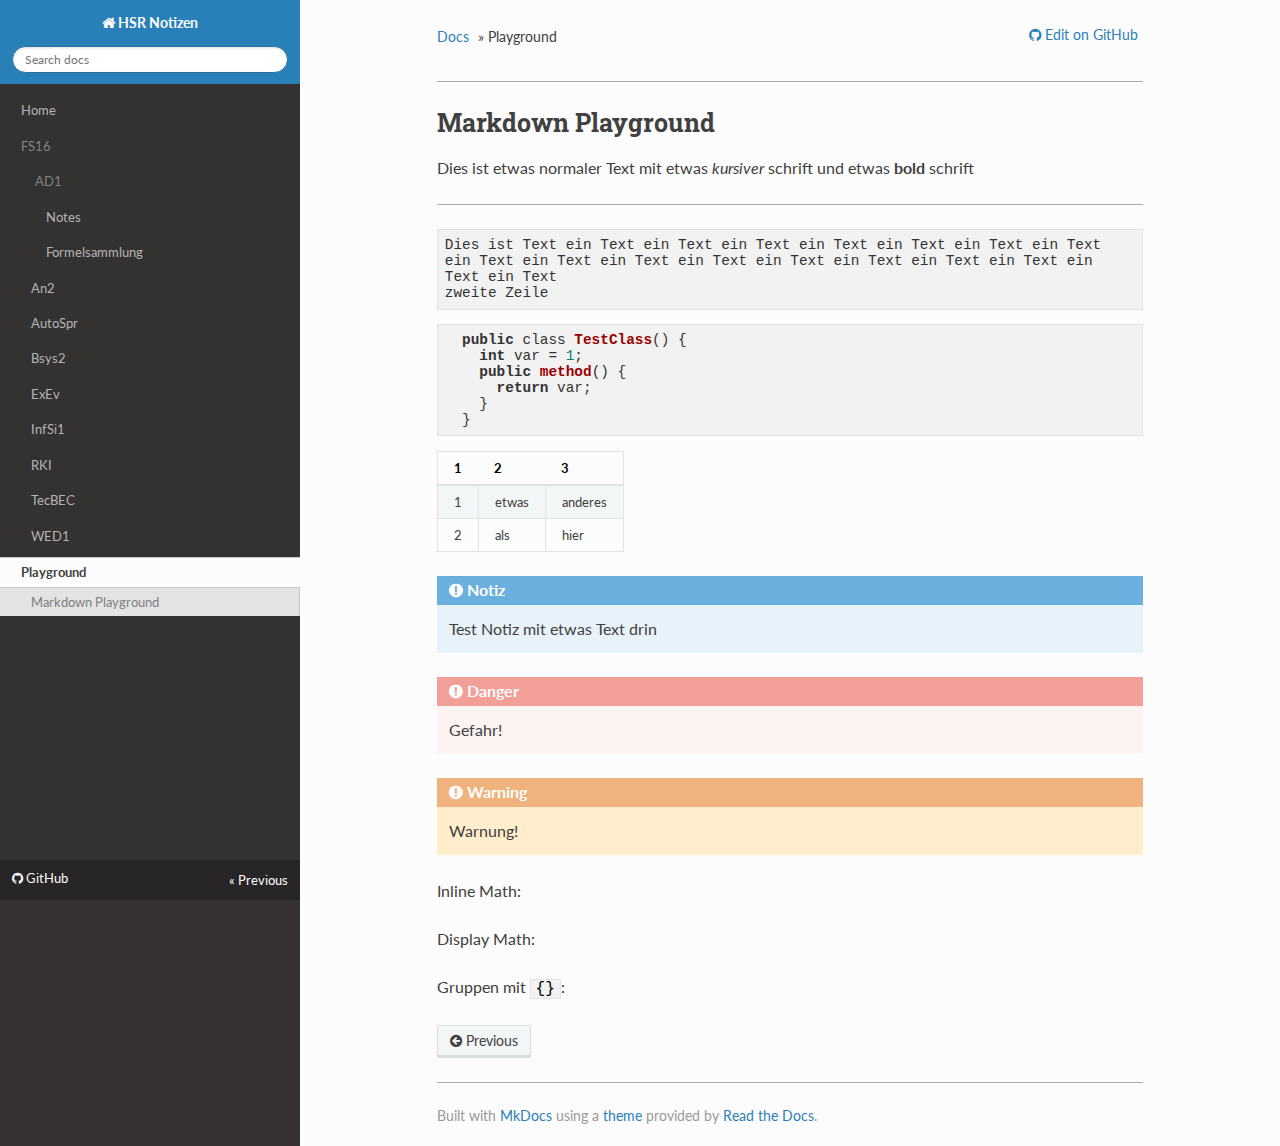
==== commit 0085720e: "Deploy from Travis CI" ====
--- a/playground/index.html
+++ b/playground/index.html
@@ -69,10 +69,25 @@
 
         
             
-    <li class="toctree-l1 ">
-        <a class="" href="../fs16/ad1/">AD1</a>
-        
-    </li>
+    <ul class="subnav">
+    <li><span>AD1</span></li>
+
+        
+            
+    <li class="toctree-l1 ">
+        <a class="" href="../fs16/ad1/">Notes</a>
+        
+    </li>
+
+        
+            
+    <li class="toctree-l1 ">
+        <a class="" href="../fs16/ad1_formeln/">Formelsammlung</a>
+        
+    </li>
+
+        
+    </ul>
 
         
             
--- a/extra.css
+++ b/extra.css
@@ -5,3 +5,21 @@
 hr {
     border-top: 1px solid #ABABAB
 }
+
+code 
+{
+    
+    font-family: Consolas, monospace, monospace;
+    font-size: 1em;
+    background-color: rgba(0,0,0,0.04);
+    color: black;
+    /* BEGIN word wrap */
+    /* Need all the following to word wrap instead of scroll box */
+    /* This will override the overflow:auto if present */
+    white-space: pre-wrap; /* css-3 */
+    white-space: -moz-pre-wrap !important; /* Mozilla, since 1999 */
+    white-space: -pre-wrap; /* Opera 4-6 */
+    white-space: -o-pre-wrap; /* Opera 7 */
+    word-wrap: break-word; /* Internet Explorer 5.5+ */
+    /* END word wrap */
+}
